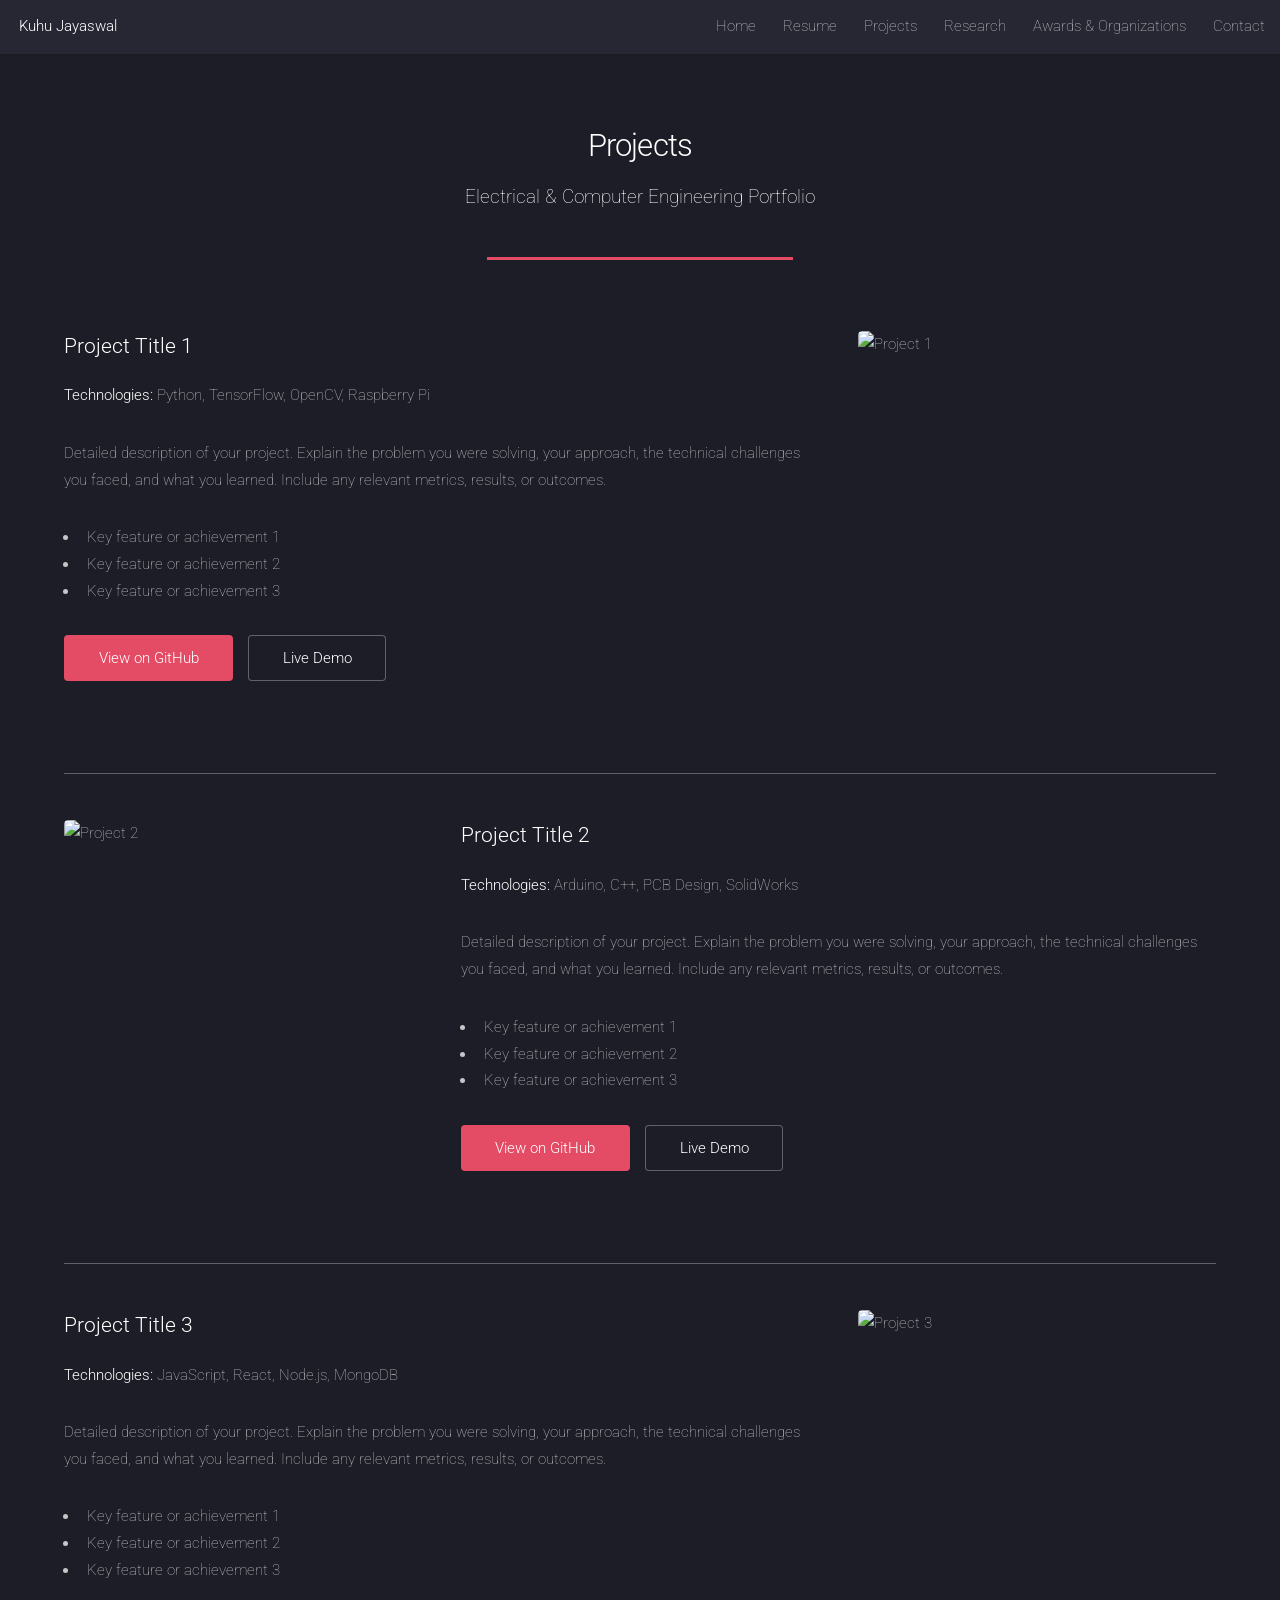
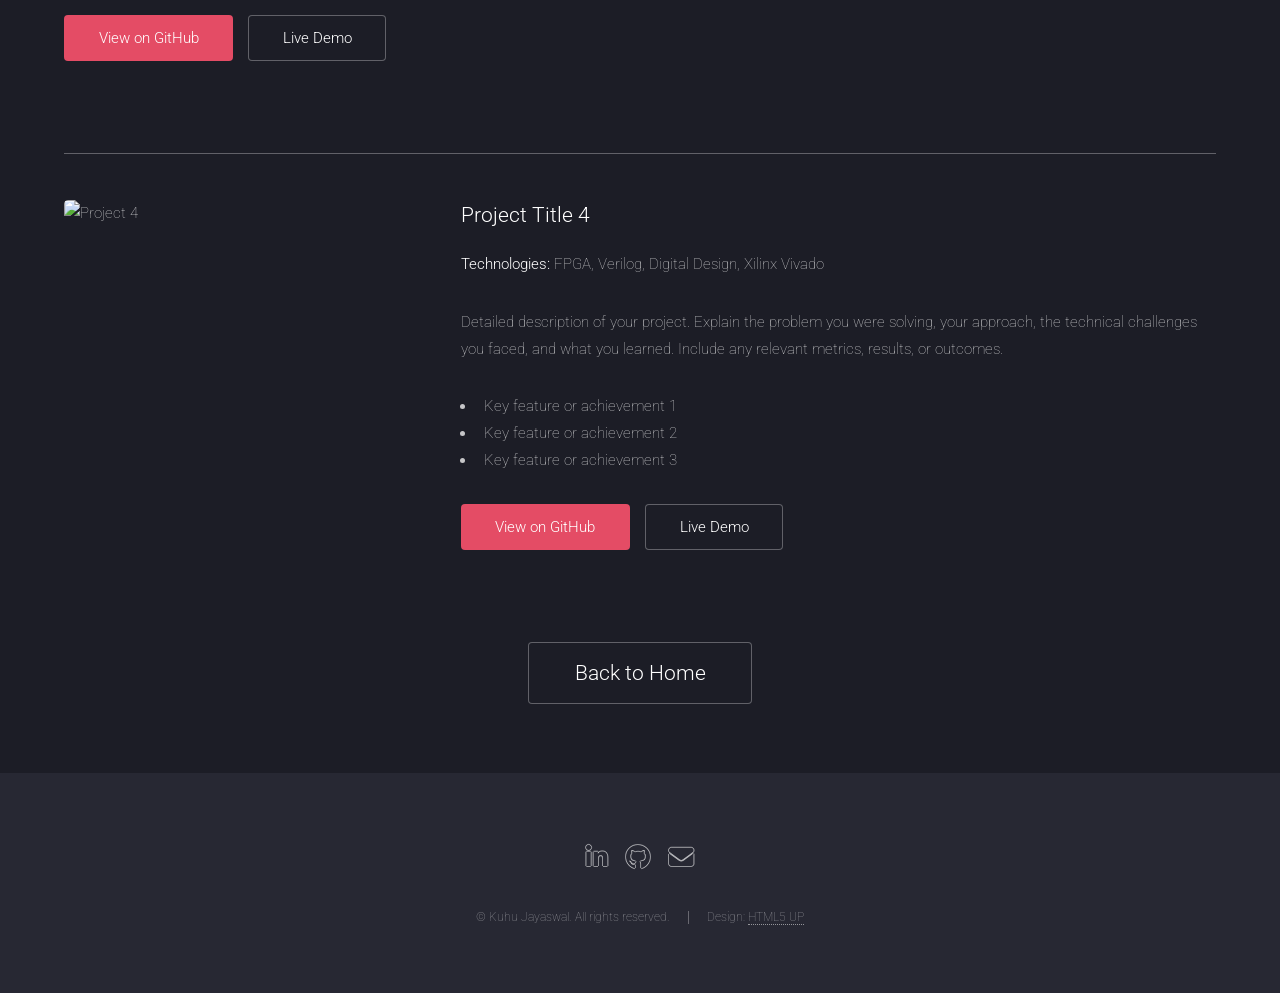
==== awards.html @ 309d29ef "Add awards.html for project portfolio" ====
<!DOCTYPE HTML>
<html>
	<head>
		<title>Projects - Kuhu Jayaswal</title>
		<meta charset="utf-8" />
		<meta name="viewport" content="width=device-width, initial-scale=1, user-scalable=no" />
		<link rel="stylesheet" href="assets/css/main.css" />
		<noscript><link rel="stylesheet" href="assets/css/noscript.css" /></noscript>
	</head>
	<body>
		<div id="page-wrapper">

			<!-- Header -->
				<header id="header">
					<h1 id="logo"><a href="index.html">Kuhu Jayaswal</a></h1>
					<nav id="nav">
						<ul>
							<li><a href="index.html">Home</a></li>
							<li><a href="resume.html">Resume</a></li>
							<li><a href="projects.html" class="active">Projects</a></li>
							<li><a href="research.html">Research</a></li>
							<li><a href="awards.html">Awards & Organizations</a></li>
							<li><a href="index.html#contact">Contact</a></li>
						</ul>
					</nav>
				</header>

			<!-- Main -->
				<div id="main" class="wrapper style1">
					<div class="container">
						<header class="major">
							<h2>Projects</h2>
							<p>Electrical & Computer Engineering Portfolio</p>
						</header>

						<!-- Project 1 -->
						<section style="margin-bottom: 4em;">
							<div class="row">
								<div class="col-8 col-12-medium">
									<h3>Project Title 1</h3>
									<p><strong>Technologies:</strong> Python, TensorFlow, OpenCV, Raspberry Pi</p>
									<p>Detailed description of your project. Explain the problem you were solving, your approach, the technical challenges you faced, and what you learned. Include any relevant metrics, results, or outcomes.</p>
									<ul>
										<li>Key feature or achievement 1</li>
										<li>Key feature or achievement 2</li>
										<li>Key feature or achievement 3</li>
									</ul>
									<ul class="actions">
										<li><a href="#" class="button primary">View on GitHub</a></li>
										<li><a href="#" class="button">Live Demo</a></li>
									</ul>
								</div>
								<div class="col-4 col-12-medium">
									<span class="image fit"><img src="images/project1.jpg" alt="Project 1" /></span>
								</div>
							</div>
						</section>

						<hr />

						<!-- Project 2 -->
						<section style="margin-bottom: 4em;">
							<div class="row">
								<div class="col-4 col-12-medium">
									<span class="image fit"><img src="images/project2.jpg" alt="Project 2" /></span>
								</div>
								<div class="col-8 col-12-medium">
									<h3>Project Title 2</h3>
									<p><strong>Technologies:</strong> Arduino, C++, PCB Design, SolidWorks</p>
									<p>Detailed description of your project. Explain the problem you were solving, your approach, the technical challenges you faced, and what you learned. Include any relevant metrics, results, or outcomes.</p>
									<ul>
										<li>Key feature or achievement 1</li>
										<li>Key feature or achievement 2</li>
										<li>Key feature or achievement 3</li>
									</ul>
									<ul class="actions">
										<li><a href="#" class="button primary">View on GitHub</a></li>
										<li><a href="#" class="button">Live Demo</a></li>
									</ul>
								</div>
							</div>
						</section>

						<hr />

						<!-- Project 3 -->
						<section style="margin-bottom: 4em;">
							<div class="row">
								<div class="col-8 col-12-medium">
									<h3>Project Title 3</h3>
									<p><strong>Technologies:</strong> JavaScript, React, Node.js, MongoDB</p>
									<p>Detailed description of your project. Explain the problem you were solving, your approach, the technical challenges you faced, and what you learned. Include any relevant metrics, results, or outcomes.</p>
									<ul>
										<li>Key feature or achievement 1</li>
										<li>Key feature or achievement 2</li>
										<li>Key feature or achievement 3</li>
									</ul>
									<ul class="actions">
										<li><a href="#" class="button primary">View on GitHub</a></li>
										<li><a href="#" class="button">Live Demo</a></li>
									</ul>
								</div>
								<div class="col-4 col-12-medium">
									<span class="image fit"><img src="images/project3.jpg" alt="Project 3" /></span>
								</div>
							</div>
						</section>

						<hr />

						<!-- Project 4 -->
						<section style="margin-bottom: 4em;">
							<div class="row">
								<div class="col-4 col-12-medium">
									<span class="image fit"><img src="images/project4.jpg" alt="Project 4" /></span>
								</div>
								<div class="col-8 col-12-medium">
									<h3>Project Title 4</h3>
									<p><strong>Technologies:</strong> FPGA, Verilog, Digital Design, Xilinx Vivado</p>
									<p>Detailed description of your project. Explain the problem you were solving, your approach, the technical challenges you faced, and what you learned. Include any relevant metrics, results, or outcomes.</p>
									<ul>
										<li>Key feature or achievement 1</li>
										<li>Key feature or achievement 2</li>
										<li>Key feature or achievement 3</li>
									</ul>
									<ul class="actions">
										<li><a href="#" class="button primary">View on GitHub</a></li>
										<li><a href="#" class="button">Live Demo</a></li>
									</ul>
								</div>
							</div>
						</section>

						<!-- Back to Home -->
						<ul class="actions special">
							<li><a href="index.html" class="button large">Back to Home</a></li>
						</ul>

					</div>
				</div>

			<!-- Footer -->
				<footer id="footer">
					<ul class="icons">
						<li><a href="#" class="icon brands alt fa-linkedin-in"><span class="label">LinkedIn</span></a></li>
						<li><a href="#" class="icon brands alt fa-github"><span class="label">GitHub</span></a></li>
						<li><a href="#" class="icon solid alt fa-envelope"><span class="label">Email</span></a></li>
					</ul>
					<ul class="copyright">
						<li>&copy; Kuhu Jayaswal. All rights reserved.</li><li>Design: <a href="http://html5up.net">HTML5 UP</a></li>
					</ul>
				</footer>

		</div>

		<!-- Scripts -->
			<script src="assets/js/jquery.min.js"></script>
			<script src="assets/js/jquery.scrolly.min.js"></script>
			<script src="assets/js/jquery.dropotron.min.js"></script>
			<script src="assets/js/jquery.scrollex.min.js"></script>
			<script src="assets/js/browser.min.js"></script>
			<script src="assets/js/breakpoints.min.js"></script>
			<script src="assets/js/util.js"></script>
			<script src="assets/js/main.js"></script>

	</body>
</html>
---- assets/css/main.css ----
@import url("fontawesome-all.min.css");
@import url("https://fonts.googleapis.com/css?family=Roboto:100,300,100italic,300italic");

/*
	Landed by HTML5 UP
	html5up.net | @ajlkn
	Free for personal and commercial use under the CCA 3.0 license (html5up.net/license)
*/

html, body, div, span, applet, object,
iframe, h1, h2, h3, h4, h5, h6, p, blockquote,
pre, a, abbr, acronym, address, big, cite,
code, del, dfn, em, img, ins, kbd, q, s, samp,
small, strike, strong, sub, sup, tt, var, b,
u, i, center, dl, dt, dd, ol, ul, li, fieldset,
form, label, legend, table, caption, tbody,
tfoot, thead, tr, th, td, article, aside,
canvas, details, embed, figure, figcaption,
footer, header, hgroup, menu, nav, output, ruby,
section, summary, time, mark, audio, video {
	margin: 0;
	padding: 0;
	border: 0;
	font-size: 100%;
	font: inherit;
	vertical-align: baseline;}

article, aside, details, figcaption, figure,
footer, header, hgroup, menu, nav, section {
	display: block;}

body {
	line-height: 1;
}

ol, ul {
	list-style: none;
}

blockquote, q {
	quotes: none;
}

	blockquote:before, blockquote:after, q:before, q:after {
		content: '';
		content: none;
	}

table {
	border-collapse: collapse;
	border-spacing: 0;
}

body {
	-webkit-text-size-adjust: none;
}

mark {
	background-color: transparent;
	color: inherit;
}

input::-moz-focus-inner {
	border: 0;
	padding: 0;
}

input, select, textarea {
	-moz-appearance: none;
	-webkit-appearance: none;
	-ms-appearance: none;
	appearance: none;
}

/* Basic */

	html {
		box-sizing: border-box;
	}

	*, *:before, *:after {
		box-sizing: inherit;
	}

	html, body {
		background: #1c1d26;
	}

	body.is-preload *, body.is-preload *:before, body.is-preload *:after {
		-moz-animation: none !important;
		-webkit-animation: none !important;
		-ms-animation: none !important;
		animation: none !important;
		-moz-transition: none !important;
		-webkit-transition: none !important;
		-ms-transition: none !important;
		transition: none !important;
	}

	body, input, select, textarea {
		color: rgba(255, 255, 255, 0.75);
		font-family: "Roboto", Helvetica, sans-serif;
		font-size: 15pt;
		font-weight: 100;
		line-height: 1.75em;
	}

	a {
		-moz-transition: border-color 0.2s ease-in-out, color 0.2s ease-in-out;
		-webkit-transition: border-color 0.2s ease-in-out, color 0.2s ease-in-out;
		-ms-transition: border-color 0.2s ease-in-out, color 0.2s ease-in-out;
		transition: border-color 0.2s ease-in-out, color 0.2s ease-in-out;
		border-bottom: dotted 1px;
		color: #e44c65;
		text-decoration: none;
	}

		a:hover {
			color: #e44c65 !important;
			border-bottom-color: transparent;
		}

	strong, b {
		color: #ffffff;
		font-weight: 300;
	}

	em, i {
		font-style: italic;
	}

	p {
		margin: 0 0 2em 0;
	}

	h1, h2, h3, h4, h5, h6 {
		color: #ffffff;
		font-weight: 300;
		line-height: 1em;
		margin: 0 0 1em 0;
	}

		h1 a, h2 a, h3 a, h4 a, h5 a, h6 a {
			color: inherit;
			border: 0;
		}

	h2 {
		font-size: 2em;
		line-height: 1.5em;
		letter-spacing: -0.025em;
	}

	h3 {
		font-size: 1.35em;
		line-height: 1.5em;
	}

	h4 {
		font-size: 1.1em;
		line-height: 1.5em;
	}

	h5 {
		font-size: 0.9em;
		line-height: 1.5em;
	}

	h6 {
		font-size: 0.7em;
		line-height: 1.5em;
	}

	sub {
		font-size: 0.8em;
		position: relative;
		top: 0.5em;
	}

	sup {
		font-size: 0.8em;
		position: relative;
		top: -0.5em;
	}

	hr {
		border: 0;
		border-bottom: solid 1px rgba(255, 255, 255, 0.3);
		margin: 3em 0;
	}

		hr.major {
			margin: 4em 0;
		}

	blockquote {
		border-left: solid 4px rgba(255, 255, 255, 0.3);
		font-style: italic;
		margin: 0 0 2em 0;
		padding: 0.5em 0 0.5em 2em;
	}

	code {
		background: rgba(255, 255, 255, 0.075);
		border-radius: 4px;
		font-family: "Courier New", monospace;
		font-size: 0.9em;
		margin: 0 0.25em;
		padding: 0.25em 0.65em;
	}

	pre {
		-webkit-overflow-scrolling: touch;
		font-family: "Courier New", monospace;
		font-size: 0.9em;
		margin: 0 0 2em 0;
	}

		pre code {
			display: block;
			line-height: 1.75em;
			padding: 1em 1.5em;
			overflow-x: auto;
		}

	.align-left {
		text-align: left;
	}

	.align-center {
		text-align: center;
	}

	.align-right {
		text-align: right;
	}

/* Loader */

	@-moz-keyframes spinner-show {
		0% {
			opacity: 0;
		}

		100% {
			opacity: 1;
		}
	}

	@-webkit-keyframes spinner-show {
		0% {
			opacity: 0;
		}

		100% {
			opacity: 1;
		}
	}

	@-ms-keyframes spinner-show {
		0% {
			opacity: 0;
		}

		100% {
			opacity: 1;
		}
	}

	@keyframes spinner-show {
		0% {
			opacity: 0;
		}

		100% {
			opacity: 1;
		}
	}

	@-moz-keyframes spinner-hide {
		0% {
			color: rgba(255, 255, 255, 0.15);
			z-index: 100001;
			-moz-transform: scale(1) rotate(0deg);
			-webkit-transform: scale(1) rotate(0deg);
			-ms-transform: scale(1) rotate(0deg);
			transform: scale(1) rotate(0deg);
		}

		99% {
			color: #1c1d26;
			z-index: 100001;
			-moz-transform: scale(0.5) rotate(360deg);
			-webkit-transform: scale(0.5) rotate(360deg);
			-ms-transform: scale(0.5) rotate(360deg);
			transform: scale(0.5) rotate(360deg);
		}

		100% {
			color: #1c1d26;
			z-index: -1;
			-moz-transform: scale(0.5) rotate(360deg);
			-webkit-transform: scale(0.5) rotate(360deg);
			-ms-transform: scale(0.5) rotate(360deg);
			transform: scale(0.5) rotate(360deg);
		}
	}

	@-webkit-keyframes spinner-hide {
		0% {
			color: rgba(255, 255, 255, 0.15);
			z-index: 100001;
			-moz-transform: scale(1) rotate(0deg);
			-webkit-transform: scale(1) rotate(0deg);
			-ms-transform: scale(1) rotate(0deg);
			transform: scale(1) rotate(0deg);
		}

		99% {
			color: #1c1d26;
			z-index: 100001;
			-moz-transform: scale(0.5) rotate(360deg);
			-webkit-transform: scale(0.5) rotate(360deg);
			-ms-transform: scale(0.5) rotate(360deg);
			transform: scale(0.5) rotate(360deg);
		}

		100% {
			color: #1c1d26;
			z-index: -1;
			-moz-transform: scale(0.5) rotate(360deg);
			-webkit-transform: scale(0.5) rotate(360deg);
			-ms-transform: scale(0.5) rotate(360deg);
			transform: scale(0.5) rotate(360deg);
		}
	}

	@-ms-keyframes spinner-hide {
		0% {
			color: rgba(255, 255, 255, 0.15);
			z-index: 100001;
			-moz-transform: scale(1) rotate(0deg);
			-webkit-transform: scale(1) rotate(0deg);
			-ms-transform: scale(1) rotate(0deg);
			transform: scale(1) rotate(0deg);
		}

		99% {
			color: #1c1d26;
			z-index: 100001;
			-moz-transform: scale(0.5) rotate(360deg);
			-webkit-transform: scale(0.5) rotate(360deg);
			-ms-transform: scale(0.5) rotate(360deg);
			transform: scale(0.5) rotate(360deg);
		}

		100% {
			color: #1c1d26;
			z-index: -1;
			-moz-transform: scale(0.5) rotate(360deg);
			-webkit-transform: scale(0.5) rotate(360deg);
			-ms-transform: scale(0.5) rotate(360deg);
			transform: scale(0.5) rotate(360deg);
		}
	}

	@keyframes spinner-hide {
		0% {
			color: rgba(255, 255, 255, 0.15);
			z-index: 100001;
			-moz-transform: scale(1) rotate(0deg);
			-webkit-transform: scale(1) rotate(0deg);
			-ms-transform: scale(1) rotate(0deg);
			transform: scale(1) rotate(0deg);
		}

		99% {
			color: #1c1d26;
			z-index: 100001;
			-moz-transform: scale(0.5) rotate(360deg);
			-webkit-transform: scale(0.5) rotate(360deg);
			-ms-transform: scale(0.5) rotate(360deg);
			transform: scale(0.5) rotate(360deg);
		}

		100% {
			color: #1c1d26;
			z-index: -1;
			-moz-transform: scale(0.5) rotate(360deg);
			-webkit-transform: scale(0.5) rotate(360deg);
			-ms-transform: scale(0.5) rotate(360deg);
			transform: scale(0.5) rotate(360deg);
		}
	}

	@-moz-keyframes spinner-rotate {
		0% {
			-moz-transform: scale(1) rotate(0deg);
			-webkit-transform: scale(1) rotate(0deg);
			-ms-transform: scale(1) rotate(0deg);
			transform: scale(1) rotate(0deg);
		}

		100% {
			-moz-transform: scale(1) rotate(360deg);
			-webkit-transform: scale(1) rotate(360deg);
			-ms-transform: scale(1) rotate(360deg);
			transform: scale(1) rotate(360deg);
		}
	}

	@-webkit-keyframes spinner-rotate {
		0% {
			-moz-transform: scale(1) rotate(0deg);
			-webkit-transform: scale(1) rotate(0deg);
			-ms-transform: scale(1) rotate(0deg);
			transform: scale(1) rotate(0deg);
		}

		100% {
			-moz-transform: scale(1) rotate(360deg);
			-webkit-transform: scale(1) rotate(360deg);
			-ms-transform: scale(1) rotate(360deg);
			transform: scale(1) rotate(360deg);
		}
	}

	@-ms-keyframes spinner-rotate {
		0% {
			-moz-transform: scale(1) rotate(0deg);
			-webkit-transform: scale(1) rotate(0deg);
			-ms-transform: scale(1) rotate(0deg);
			transform: scale(1) rotate(0deg);
		}

		100% {
			-moz-transform: scale(1) rotate(360deg);
			-webkit-transform: scale(1) rotate(360deg);
			-ms-transform: scale(1) rotate(360deg);
			transform: scale(1) rotate(360deg);
		}
	}

	@keyframes spinner-rotate {
		0% {
			-moz-transform: scale(1) rotate(0deg);
			-webkit-transform: scale(1) rotate(0deg);
			-ms-transform: scale(1) rotate(0deg);
			transform: scale(1) rotate(0deg);
		}

		100% {
			-moz-transform: scale(1) rotate(360deg);
			-webkit-transform: scale(1) rotate(360deg);
			-ms-transform: scale(1) rotate(360deg);
			transform: scale(1) rotate(360deg);
		}
	}

	@-moz-keyframes overlay-hide {
		0% {
			opacity: 1;
			z-index: 100000;
		}

		15% {
			opacity: 1;
			z-index: 100000;
		}

		99% {
			opacity: 0;
			z-index: 100000;
		}

		100% {
			opacity: 0;
			z-index: -1;
		}
	}

	@-webkit-keyframes overlay-hide {
		0% {
			opacity: 1;
			z-index: 100000;
		}

		15% {
			opacity: 1;
			z-index: 100000;
		}

		99% {
			opacity: 0;
			z-index: 100000;
		}

		100% {
			opacity: 0;
			z-index: -1;
		}
	}

	@-ms-keyframes overlay-hide {
		0% {
			opacity: 1;
			z-index: 100000;
		}

		15% {
			opacity: 1;
			z-index: 100000;
		}

		99% {
			opacity: 0;
			z-index: 100000;
		}

		100% {
			opacity: 0;
			z-index: -1;
		}
	}

	@keyframes overlay-hide {
		0% {
			opacity: 1;
			z-index: 100000;
		}

		15% {
			opacity: 1;
			z-index: 100000;
		}

		99% {
			opacity: 0;
			z-index: 100000;
		}

		100% {
			opacity: 0;
			z-index: -1;
		}
	}

	body.landing {
		text-decoration: none;
	}

		body.landing:before {
			-moz-osx-font-smoothing: grayscale;
			-webkit-font-smoothing: antialiased;
			display: inline-block;
			font-style: normal;
			font-variant: normal;
			text-rendering: auto;
			line-height: 1;
			text-transform: none !important;
			font-family: 'Font Awesome 5 Free';
			font-weight: 900;
		}

		body.landing:before {
			-moz-animation: spinner-show 1.5s 1 0.25s ease forwards, spinner-hide 0.25s ease-in-out forwards !important;
			-webkit-animation: spinner-show 1.5s 1 0.25s ease forwards, spinner-hide 0.25s ease-in-out forwards !important;
			-ms-animation: spinner-show 1.5s 1 0.25s ease forwards, spinner-hide 0.25s ease-in-out forwards !important;
			animation: spinner-show 1.5s 1 0.25s ease forwards, spinner-hide 0.25s ease-in-out forwards !important;
			-moz-transform-origin: 50% 50%;
			-webkit-transform-origin: 50% 50%;
			-ms-transform-origin: 50% 50%;
			transform-origin: 50% 50%;
			color: rgba(255, 255, 255, 0.15);
			content: '\f1ce';
			cursor: default;
			display: block;
			font-size: 2em;
			height: 2em;
			left: 50%;
			line-height: 2em;
			margin: -1em 0 0 -1em;
			opacity: 0;
			position: fixed;
			text-align: center;
			top: 50%;
			width: 2em;
			z-index: -1;
		}

		body.landing:after {
			-moz-animation: overlay-hide 1.5s ease-in forwards !important;
			-webkit-animation: overlay-hide 1.5s ease-in forwards !important;
			-ms-animation: overlay-hide 1.5s ease-in forwards !important;
			animation: overlay-hide 1.5s ease-in forwards !important;
			background: #1c1d26;
			content: '';
			display: block;
			height: 100%;
			left: 0;
			opacity: 0;
			position: fixed;
			top: 0;
			width: 100%;
			z-index: -1;
		}

		body.landing.is-preload:before {
			-moz-animation: spinner-show 1.5s 1 0.25s ease forwards, spinner-rotate 0.75s infinite linear !important;
			-webkit-animation: spinner-show 1.5s 1 0.25s ease forwards, spinner-rotate 0.75s infinite linear !important;
			-ms-animation: spinner-show 1.5s 1 0.25s ease forwards, spinner-rotate 0.75s infinite linear !important;
			animation: spinner-show 1.5s 1 0.25s ease forwards, spinner-rotate 0.75s infinite linear !important;
			z-index: 100001;
		}

		body.landing.is-preload:after {
			-moz-animation: none !important;
			-webkit-animation: none !important;
			-ms-animation: none !important;
			animation: none !important;
			opacity: 1;
			z-index: 100000;
		}

	@media (-webkit-min-device-pixel-ratio: 2) {

		body.landing:before {
			line-height: 2.025em;
		}

	}

/* Container */

	.container {
		margin: 0 auto;
		max-width: calc(100% - 4em);
		width: 70em;
	}

		.container.xsmall {
			width: 17.5em;
		}

		.container.small {
			width: 35em;
		}

		.container.medium {
			width: 52.5em;
		}

		.container.large {
			width: 87.5em;
		}

		.container.xlarge {
			width: 105em;
		}

		.container.max {
			width: 100%;
		}

		@media screen and (max-width: 1280px) {

			.container {
				width: 90%;
				max-width: 100%;
			}

		}

		@media screen and (max-width: 980px) {

			.container {
				width: 100% !important;
			}

		}

/* Row */

	.row {
		display: flex;
		flex-wrap: wrap;
		box-sizing: border-box;
		align-items: stretch;
	}

		.row > * {
			box-sizing: border-box;
		}

		.row.gtr-uniform > * > :last-child {
			margin-bottom: 0;
		}

		.row.aln-left {
			justify-content: flex-start;
		}

		.row.aln-center {
			justify-content: center;
		}

		.row.aln-right {
			justify-content: flex-end;
		}

		.row.aln-top {
			align-items: flex-start;
		}

		.row.aln-middle {
			align-items: center;
		}

		.row.aln-bottom {
			align-items: flex-end;
		}

		.row > .imp {
			order: -1;
		}

		.row > .col-1 {
			width: 8.33333%;
		}

		.row > .off-1 {
			margin-left: 8.33333%;
		}

		.row > .col-2 {
			width: 16.66667%;
		}

		.row > .off-2 {
			margin-left: 16.66667%;
		}

		.row > .col-3 {
			width: 25%;
		}

		.row > .off-3 {
			margin-left: 25%;
		}

		.row > .col-4 {
			width: 33.33333%;
		}

		.row > .off-4 {
			margin-left: 33.33333%;
		}

		.row > .col-5 {
			width: 41.66667%;
		}

		.row > .off-5 {
			margin-left: 41.66667%;
		}

		.row > .col-6 {
			width: 50%;
		}

		.row > .off-6 {
			margin-left: 50%;
		}

		.row > .col-7 {
			width: 58.33333%;
		}

		.row > .off-7 {
			margin-left: 58.33333%;
		}

		.row > .col-8 {
			width: 66.66667%;
		}

		.row > .off-8 {
			margin-left: 66.66667%;
		}

		.row > .col-9 {
			width: 75%;
		}

		.row > .off-9 {
			margin-left: 75%;
		}

		.row > .col-10 {
			width: 83.33333%;
		}

		.row > .off-10 {
			margin-left: 83.33333%;
		}

		.row > .col-11 {
			width: 91.66667%;
		}

		.row > .off-11 {
			margin-left: 91.66667%;
		}

		.row > .col-12 {
			width: 100%;
		}

		.row > .off-12 {
			margin-left: 100%;
		}

		.row.gtr-0 {
			margin-top: 0;
			margin-left: 0em;
		}

			.row.gtr-0 > * {
				padding: 0 0 0 0em;
			}

			.row.gtr-0.gtr-uniform {
				margin-top: 0em;
			}

				.row.gtr-0.gtr-uniform > * {
					padding-top: 0em;
				}

		.row.gtr-25 {
			margin-top: 0;
			margin-left: -0.625em;
		}

			.row.gtr-25 > * {
				padding: 0 0 0 0.625em;
			}

			.row.gtr-25.gtr-uniform {
				margin-top: -0.625em;
			}

				.row.gtr-25.gtr-uniform > * {
					padding-top: 0.625em;
				}

		.row.gtr-50 {
			margin-top: 0;
			margin-left: -1.25em;
		}

			.row.gtr-50 > * {
				padding: 0 0 0 1.25em;
			}

			.row.gtr-50.gtr-uniform {
				margin-top: -1.25em;
			}

				.row.gtr-50.gtr-uniform > * {
					padding-top: 1.25em;
				}

		.row {
			margin-top: 0;
			margin-left: -2.5em;
		}

			.row > * {
				padding: 0 0 0 2.5em;
			}

			.row.gtr-uniform {
				margin-top: -2.5em;
			}

				.row.gtr-uniform > * {
					padding-top: 2.5em;
				}

		.row.gtr-150 {
			margin-top: 0;
			margin-left: -3.75em;
		}

			.row.gtr-150 > * {
				padding: 0 0 0 3.75em;
			}

			.row.gtr-150.gtr-uniform {
				margin-top: -3.75em;
			}

				.row.gtr-150.gtr-uniform > * {
					padding-top: 3.75em;
				}

		.row.gtr-200 {
			margin-top: 0;
			margin-left: -5em;
		}

			.row.gtr-200 > * {
				padding: 0 0 0 5em;
			}

			.row.gtr-200.gtr-uniform {
				margin-top: -5em;
			}

				.row.gtr-200.gtr-uniform > * {
					padding-top: 5em;
				}

		@media screen and (max-width: 1680px) {

			.row {
				display: flex;
				flex-wrap: wrap;
				box-sizing: border-box;
				align-items: stretch;
			}

				.row > * {
					box-sizing: border-box;
				}

				.row.gtr-uniform > * > :last-child {
					margin-bottom: 0;
				}

				.row.aln-left {
					justify-content: flex-start;
				}

				.row.aln-center {
					justify-content: center;
				}

				.row.aln-right {
					justify-content: flex-end;
				}

				.row.aln-top {
					align-items: flex-start;
				}

				.row.aln-middle {
					align-items: center;
				}

				.row.aln-bottom {
					align-items: flex-end;
				}

				.row > .imp-xlarge {
					order: -1;
				}

				.row > .col-1-xlarge {
					width: 8.33333%;
				}

				.row > .off-1-xlarge {
					margin-left: 8.33333%;
				}

				.row > .col-2-xlarge {
					width: 16.66667%;
				}

				.row > .off-2-xlarge {
					margin-left: 16.66667%;
				}

				.row > .col-3-xlarge {
					width: 25%;
				}

				.row > .off-3-xlarge {
					margin-left: 25%;
				}

				.row > .col-4-xlarge {
					width: 33.33333%;
				}

				.row > .off-4-xlarge {
					margin-left: 33.33333%;
				}

				.row > .col-5-xlarge {
					width: 41.66667%;
				}

				.row > .off-5-xlarge {
					margin-left: 41.66667%;
				}

				.row > .col-6-xlarge {
					width: 50%;
				}

				.row > .off-6-xlarge {
					margin-left: 50%;
				}

				.row > .col-7-xlarge {
					width: 58.33333%;
				}

				.row > .off-7-xlarge {
					margin-left: 58.33333%;
				}

				.row > .col-8-xlarge {
					width: 66.66667%;
				}

				.row > .off-8-xlarge {
					margin-left: 66.66667%;
				}

				.row > .col-9-xlarge {
					width: 75%;
				}

				.row > .off-9-xlarge {
					margin-left: 75%;
				}

				.row > .col-10-xlarge {
					width: 83.33333%;
				}

				.row > .off-10-xlarge {
					margin-left: 83.33333%;
				}

				.row > .col-11-xlarge {
					width: 91.66667%;
				}

				.row > .off-11-xlarge {
					margin-left: 91.66667%;
				}

				.row > .col-12-xlarge {
					width: 100%;
				}

				.row > .off-12-xlarge {
					margin-left: 100%;
				}

				.row.gtr-0 {
					margin-top: 0;
					margin-left: 0em;
				}

					.row.gtr-0 > * {
						padding: 0 0 0 0em;
					}

					.row.gtr-0.gtr-uniform {
						margin-top: 0em;
					}

						.row.gtr-0.gtr-uniform > * {
							padding-top: 0em;
						}

				.row.gtr-25 {
					margin-top: 0;
					margin-left: -0.625em;
				}

					.row.gtr-25 > * {
						padding: 0 0 0 0.625em;
					}

					.row.gtr-25.gtr-uniform {
						margin-top: -0.625em;
					}

						.row.gtr-25.gtr-uniform > * {
							padding-top: 0.625em;
						}

				.row.gtr-50 {
					margin-top: 0;
					margin-left: -1.25em;
				}

					.row.gtr-50 > * {
						padding: 0 0 0 1.25em;
					}

					.row.gtr-50.gtr-uniform {
						margin-top: -1.25em;
					}

						.row.gtr-50.gtr-uniform > * {
							padding-top: 1.25em;
						}

				.row {
					margin-top: 0;
					margin-left: -2.5em;
				}

					.row > * {
						padding: 0 0 0 2.5em;
					}

					.row.gtr-uniform {
						margin-top: -2.5em;
					}

						.row.gtr-uniform > * {
							padding-top: 2.5em;
						}

				.row.gtr-150 {
					margin-top: 0;
					margin-left: -3.75em;
				}

					.row.gtr-150 > * {
						padding: 0 0 0 3.75em;
					}

					.row.gtr-150.gtr-uniform {
						margin-top: -3.75em;
					}

						.row.gtr-150.gtr-uniform > * {
							padding-top: 3.75em;
						}

				.row.gtr-200 {
					margin-top: 0;
					margin-left: -5em;
				}

					.row.gtr-200 > * {
						padding: 0 0 0 5em;
					}

					.row.gtr-200.gtr-uniform {
						margin-top: -5em;
					}

						.row.gtr-200.gtr-uniform > * {
							padding-top: 5em;
						}

		}

		@media screen and (max-width: 1280px) {

			.row {
				display: flex;
				flex-wrap: wrap;
				box-sizing: border-box;
				align-items: stretch;
			}

				.row > * {
					box-sizing: border-box;
				}

				.row.gtr-uniform > * > :last-child {
					margin-bottom: 0;
				}

				.row.aln-left {
					justify-content: flex-start;
				}

				.row.aln-center {
					justify-content: center;
				}

				.row.aln-right {
					justify-content: flex-end;
				}

				.row.aln-top {
					align-items: flex-start;
				}

				.row.aln-middle {
					align-items: center;
				}

				.row.aln-bottom {
					align-items: flex-end;
				}

				.row > .imp-large {
					order: -1;
				}

				.row > .col-1-large {
					width: 8.33333%;
				}

				.row > .off-1-large {
					margin-left: 8.33333%;
				}

				.row > .col-2-large {
					width: 16.66667%;
				}

				.row > .off-2-large {
					margin-left: 16.66667%;
				}

				.row > .col-3-large {
					width: 25%;
				}

				.row > .off-3-large {
					margin-left: 25%;
				}

				.row > .col-4-large {
					width: 33.33333%;
				}

				.row > .off-4-large {
					margin-left: 33.33333%;
				}

				.row > .col-5-large {
					width: 41.66667%;
				}

				.row > .off-5-large {
					margin-left: 41.66667%;
				}

				.row > .col-6-large {
					width: 50%;
				}

				.row > .off-6-large {
					margin-left: 50%;
				}

				.row > .col-7-large {
					width: 58.33333%;
				}

				.row > .off-7-large {
					margin-left: 58.33333%;
				}

				.row > .col-8-large {
					width: 66.66667%;
				}

				.row > .off-8-large {
					margin-left: 66.66667%;
				}

				.row > .col-9-large {
					width: 75%;
				}

				.row > .off-9-large {
					margin-left: 75%;
				}

				.row > .col-10-large {
					width: 83.33333%;
				}

				.row > .off-10-large {
					margin-left: 83.33333%;
				}

				.row > .col-11-large {
					width: 91.66667%;
				}

				.row > .off-11-large {
					margin-left: 91.66667%;
				}

				.row > .col-12-large {
					width: 100%;
				}

				.row > .off-12-large {
					margin-left: 100%;
				}

				.row.gtr-0 {
					margin-top: 0;
					margin-left: 0em;
				}

					.row.gtr-0 > * {
						padding: 0 0 0 0em;
					}

					.row.gtr-0.gtr-uniform {
						margin-top: 0em;
					}

						.row.gtr-0.gtr-uniform > * {
							padding-top: 0em;
						}

				.row.gtr-25 {
					margin-top: 0;
					margin-left: -0.625em;
				}

					.row.gtr-25 > * {
						padding: 0 0 0 0.625em;
					}

					.row.gtr-25.gtr-uniform {
						margin-top: -0.625em;
					}

						.row.gtr-25.gtr-uniform > * {
							padding-top: 0.625em;
						}

				.row.gtr-50 {
					margin-top: 0;
					margin-left: -1.25em;
				}

					.row.gtr-50 > * {
						padding: 0 0 0 1.25em;
					}

					.row.gtr-50.gtr-uniform {
						margin-top: -1.25em;
					}

						.row.gtr-50.gtr-uniform > * {
							padding-top: 1.25em;
						}

				.row {
					margin-top: 0;
					margin-left: -2.5em;
				}

					.row > * {
						padding: 0 0 0 2.5em;
					}

					.row.gtr-uniform {
						margin-top: -2.5em;
					}

						.row.gtr-uniform > * {
							padding-top: 2.5em;
						}

				.row.gtr-150 {
					margin-top: 0;
					margin-left: -3.75em;
				}

					.row.gtr-150 > * {
						padding: 0 0 0 3.75em;
					}

					.row.gtr-150.gtr-uniform {
						margin-top: -3.75em;
					}

						.row.gtr-150.gtr-uniform > * {
							padding-top: 3.75em;
						}

				.row.gtr-200 {
					margin-top: 0;
					margin-left: -5em;
				}

					.row.gtr-200 > * {
						padding: 0 0 0 5em;
					}

					.row.gtr-200.gtr-uniform {
						margin-top: -5em;
					}

						.row.gtr-200.gtr-uniform > * {
							padding-top: 5em;
						}

		}

		@media screen and (max-width: 980px) {

			.row {
				display: flex;
				flex-wrap: wrap;
				box-sizing: border-box;
				align-items: stretch;
			}

				.row > * {
					box-sizing: border-box;
				}

				.row.gtr-uniform > * > :last-child {
					margin-bottom: 0;
				}

				.row.aln-left {
					justify-content: flex-start;
				}

				.row.aln-center {
					justify-content: center;
				}

				.row.aln-right {
					justify-content: flex-end;
				}

				.row.aln-top {
					align-items: flex-start;
				}

				.row.aln-middle {
					align-items: center;
				}

				.row.aln-bottom {
					align-items: flex-end;
				}

				.row > .imp-medium {
					order: -1;
				}

				.row > .col-1-medium {
					width: 8.33333%;
				}

				.row > .off-1-medium {
					margin-left: 8.33333%;
				}

				.row > .col-2-medium {
					width: 16.66667%;
				}

				.row > .off-2-medium {
					margin-left: 16.66667%;
				}

				.row > .col-3-medium {
					width: 25%;
				}

				.row > .off-3-medium {
					margin-left: 25%;
				}

				.row > .col-4-medium {
					width: 33.33333%;
				}

				.row > .off-4-medium {
					margin-left: 33.33333%;
				}

				.row > .col-5-medium {
					width: 41.66667%;
				}

				.row > .off-5-medium {
					margin-left: 41.66667%;
				}

				.row > .col-6-medium {
					width: 50%;
				}

				.row > .off-6-medium {
					margin-left: 50%;
				}

				.row > .col-7-medium {
					width: 58.33333%;
				}

				.row > .off-7-medium {
					margin-left: 58.33333%;
				}

				.row > .col-8-medium {
					width: 66.66667%;
				}

				.row > .off-8-medium {
					margin-left: 66.66667%;
				}

				.row > .col-9-medium {
					width: 75%;
				}

				.row > .off-9-medium {
					margin-left: 75%;
				}

				.row > .col-10-medium {
					width: 83.33333%;
				}

				.row > .off-10-medium {
					margin-left: 83.33333%;
				}

				.row > .col-11-medium {
					width: 91.66667%;
				}

				.row > .off-11-medium {
					margin-left: 91.66667%;
				}

				.row > .col-12-medium {
					width: 100%;
				}

				.row > .off-12-medium {
					margin-left: 100%;
				}

				.row.gtr-0 {
					margin-top: 0;
					margin-left: 0em;
				}

					.row.gtr-0 > * {
						padding: 0 0 0 0em;
					}

					.row.gtr-0.gtr-uniform {
						margin-top: 0em;
					}

						.row.gtr-0.gtr-uniform > * {
							padding-top: 0em;
						}

				.row.gtr-25 {
					margin-top: 0;
					margin-left: -0.625em;
				}

					.row.gtr-25 > * {
						padding: 0 0 0 0.625em;
					}

					.row.gtr-25.gtr-uniform {
						margin-top: -0.625em;
					}

						.row.gtr-25.gtr-uniform > * {
							padding-top: 0.625em;
						}

				.row.gtr-50 {
					margin-top: 0;
					margin-left: -1.25em;
				}

					.row.gtr-50 > * {
						padding: 0 0 0 1.25em;
					}

					.row.gtr-50.gtr-uniform {
						margin-top: -1.25em;
					}

						.row.gtr-50.gtr-uniform > * {
							padding-top: 1.25em;
						}

				.row {
					margin-top: 0;
					margin-left: -2.5em;
				}

					.row > * {
						padding: 0 0 0 2.5em;
					}

					.row.gtr-uniform {
						margin-top: -2.5em;
					}

						.row.gtr-uniform > * {
							padding-top: 2.5em;
						}

				.row.gtr-150 {
					margin-top: 0;
					margin-left: -3.75em;
				}

					.row.gtr-150 > * {
						padding: 0 0 0 3.75em;
					}

					.row.gtr-150.gtr-uniform {
						margin-top: -3.75em;
					}

						.row.gtr-150.gtr-uniform > * {
							padding-top: 3.75em;
						}

				.row.gtr-200 {
					margin-top: 0;
					margin-left: -5em;
				}

					.row.gtr-200 > * {
						padding: 0 0 0 5em;
					}

					.row.gtr-200.gtr-uniform {
						margin-top: -5em;
					}

						.row.gtr-200.gtr-uniform > * {
							padding-top: 5em;
						}

		}

		@media screen and (max-width: 736px) {

			.row {
				display: flex;
				flex-wrap: wrap;
				box-sizing: border-box;
				align-items: stretch;
			}

				.row > * {
					box-sizing: border-box;
				}

				.row.gtr-uniform > * > :last-child {
					margin-bottom: 0;
				}

				.row.aln-left {
					justify-content: flex-start;
				}

				.row.aln-center {
					justify-content: center;
				}

				.row.aln-right {
					justify-content: flex-end;
				}

				.row.aln-top {
					align-items: flex-start;
				}

				.row.aln-middle {
					align-items: center;
				}

				.row.aln-bottom {
					align-items: flex-end;
				}

				.row > .imp-small {
					order: -1;
				}

				.row > .col-1-small {
					width: 8.33333%;
				}

				.row > .off-1-small {
					margin-left: 8.33333%;
				}

				.row > .col-2-small {
					width: 16.66667%;
				}

				.row > .off-2-small {
					margin-left: 16.66667%;
				}

				.row > .col-3-small {
					width: 25%;
				}

				.row > .off-3-small {
					margin-left: 25%;
				}

				.row > .col-4-small {
					width: 33.33333%;
				}

				.row > .off-4-small {
					margin-left: 33.33333%;
				}

				.row > .col-5-small {
					width: 41.66667%;
				}

				.row > .off-5-small {
					margin-left: 41.66667%;
				}

				.row > .col-6-small {
					width: 50%;
				}

				.row > .off-6-small {
					margin-left: 50%;
				}

				.row > .col-7-small {
					width: 58.33333%;
				}

				.row > .off-7-small {
					margin-left: 58.33333%;
				}

				.row > .col-8-small {
					width: 66.66667%;
				}

				.row > .off-8-small {
					margin-left: 66.66667%;
				}

				.row > .col-9-small {
					width: 75%;
				}

				.row > .off-9-small {
					margin-left: 75%;
				}

				.row > .col-10-small {
					width: 83.33333%;
				}

				.row > .off-10-small {
					margin-left: 83.33333%;
				}

				.row > .col-11-small {
					width: 91.66667%;
				}

				.row > .off-11-small {
					margin-left: 91.66667%;
				}

				.row > .col-12-small {
					width: 100%;
				}

				.row > .off-12-small {
					margin-left: 100%;
				}

				.row.gtr-0 {
					margin-top: 0;
					margin-left: 0em;
				}

					.row.gtr-0 > * {
						padding: 0 0 0 0em;
					}

					.row.gtr-0.gtr-uniform {
						margin-top: 0em;
					}

						.row.gtr-0.gtr-uniform > * {
							padding-top: 0em;
						}

				.row.gtr-25 {
					margin-top: 0;
					margin-left: -0.625em;
				}

					.row.gtr-25 > * {
						padding: 0 0 0 0.625em;
					}

					.row.gtr-25.gtr-uniform {
						margin-top: -0.625em;
					}

						.row.gtr-25.gtr-uniform > * {
							padding-top: 0.625em;
						}

				.row.gtr-50 {
					margin-top: 0;
					margin-left: -1.25em;
				}

					.row.gtr-50 > * {
						padding: 0 0 0 1.25em;
					}

					.row.gtr-50.gtr-uniform {
						margin-top: -1.25em;
					}

						.row.gtr-50.gtr-uniform > * {
							padding-top: 1.25em;
						}

				.row {
					margin-top: 0;
					margin-left: -2.5em;
				}

					.row > * {
						padding: 0 0 0 2.5em;
					}

					.row.gtr-uniform {
						margin-top: -2.5em;
					}

						.row.gtr-uniform > * {
							padding-top: 2.5em;
						}

				.row.gtr-150 {
					margin-top: 0;
					margin-left: -3.75em;
				}

					.row.gtr-150 > * {
						padding: 0 0 0 3.75em;
					}

					.row.gtr-150.gtr-uniform {
						margin-top: -3.75em;
					}

						.row.gtr-150.gtr-uniform > * {
							padding-top: 3.75em;
						}

				.row.gtr-200 {
					margin-top: 0;
					margin-left: -5em;
				}

					.row.gtr-200 > * {
						padding: 0 0 0 5em;
					}

					.row.gtr-200.gtr-uniform {
						margin-top: -5em;
					}

						.row.gtr-200.gtr-uniform > * {
							padding-top: 5em;
						}

		}

		@media screen and (max-width: 480px) {

			.row {
				display: flex;
				flex-wrap: wrap;
				box-sizing: border-box;
				align-items: stretch;
			}

				.row > * {
					box-sizing: border-box;
				}

				.row.gtr-uniform > * > :last-child {
					margin-bottom: 0;
				}

				.row.aln-left {
					justify-content: flex-start;
				}

				.row.aln-center {
					justify-content: center;
				}

				.row.aln-right {
					justify-content: flex-end;
				}

				.row.aln-top {
					align-items: flex-start;
				}

				.row.aln-middle {
					align-items: center;
				}

				.row.aln-bottom {
					align-items: flex-end;
				}

				.row > .imp-xsmall {
					order: -1;
				}

				.row > .col-1-xsmall {
					width: 8.33333%;
				}

				.row > .off-1-xsmall {
					margin-left: 8.33333%;
				}

				.row > .col-2-xsmall {
					width: 16.66667%;
				}

				.row > .off-2-xsmall {
					margin-left: 16.66667%;
				}

				.row > .col-3-xsmall {
					width: 25%;
				}

				.row > .off-3-xsmall {
					margin-left: 25%;
				}

				.row > .col-4-xsmall {
					width: 33.33333%;
				}

				.row > .off-4-xsmall {
					margin-left: 33.33333%;
				}

				.row > .col-5-xsmall {
					width: 41.66667%;
				}

				.row > .off-5-xsmall {
					margin-left: 41.66667%;
				}

				.row > .col-6-xsmall {
					width: 50%;
				}

				.row > .off-6-xsmall {
					margin-left: 50%;
				}

				.row > .col-7-xsmall {
					width: 58.33333%;
				}

				.row > .off-7-xsmall {
					margin-left: 58.33333%;
				}

				.row > .col-8-xsmall {
					width: 66.66667%;
				}

				.row > .off-8-xsmall {
					margin-left: 66.66667%;
				}

				.row > .col-9-xsmall {
					width: 75%;
				}

				.row > .off-9-xsmall {
					margin-left: 75%;
				}

				.row > .col-10-xsmall {
					width: 83.33333%;
				}

				.row > .off-10-xsmall {
					margin-left: 83.33333%;
				}

				.row > .col-11-xsmall {
					width: 91.66667%;
				}

				.row > .off-11-xsmall {
					margin-left: 91.66667%;
				}

				.row > .col-12-xsmall {
					width: 100%;
				}

				.row > .off-12-xsmall {
					margin-left: 100%;
				}

				.row.gtr-0 {
					margin-top: 0;
					margin-left: 0em;
				}

					.row.gtr-0 > * {
						padding: 0 0 0 0em;
					}

					.row.gtr-0.gtr-uniform {
						margin-top: 0em;
					}

						.row.gtr-0.gtr-uniform > * {
							padding-top: 0em;
						}

				.row.gtr-25 {
					margin-top: 0;
					margin-left: -0.625em;
				}

					.row.gtr-25 > * {
						padding: 0 0 0 0.625em;
					}

					.row.gtr-25.gtr-uniform {
						margin-top: -0.625em;
					}

						.row.gtr-25.gtr-uniform > * {
							padding-top: 0.625em;
						}

				.row.gtr-50 {
					margin-top: 0;
					margin-left: -1.25em;
				}

					.row.gtr-50 > * {
						padding: 0 0 0 1.25em;
					}

					.row.gtr-50.gtr-uniform {
						margin-top: -1.25em;
					}

						.row.gtr-50.gtr-uniform > * {
							padding-top: 1.25em;
						}

				.row {
					margin-top: 0;
					margin-left: -2.5em;
				}

					.row > * {
						padding: 0 0 0 2.5em;
					}

					.row.gtr-uniform {
						margin-top: -2.5em;
					}

						.row.gtr-uniform > * {
							padding-top: 2.5em;
						}

				.row.gtr-150 {
					margin-top: 0;
					margin-left: -3.75em;
				}

					.row.gtr-150 > * {
						padding: 0 0 0 3.75em;
					}

					.row.gtr-150.gtr-uniform {
						margin-top: -3.75em;
					}

						.row.gtr-150.gtr-uniform > * {
							padding-top: 3.75em;
						}

				.row.gtr-200 {
					margin-top: 0;
					margin-left: -5em;
				}

					.row.gtr-200 > * {
						padding: 0 0 0 5em;
					}

					.row.gtr-200.gtr-uniform {
						margin-top: -5em;
					}

						.row.gtr-200.gtr-uniform > * {
							padding-top: 5em;
						}

		}

/* Section/Article */

	section.special, article.special {
		text-align: center;
	}

	header p {
		color: #ffffff;
		position: relative;
		margin: 0 0 1.5em 0;
	}

	header h2 + p {
		font-size: 1.25em;
		margin-top: -1em;
		line-height: 1.75em;
	}

	header h3 + p {
		font-size: 1.1em;
		margin-top: -0.8em;
		line-height: 1.75em;
	}

	header h4 + p,
	header h5 + p,
	header h6 + p {
		font-size: 0.9em;
		margin-top: -0.6em;
		line-height: 1.5em;
	}

	header.major {
		margin: 0 0 4em 0;
		position: relative;
		text-align: center;
	}

		header.major:after {
			background: #e44c65;
			content: '';
			display: inline-block;
			height: 0.2em;
			max-width: 20em;
			width: 75%;
		}

	footer.major {
		margin: 4em 0 0 0;
	}

/* Form */

	form {
		margin: 0 0 2em 0;
	}

		form.cta {
			max-width: 35em;
			margin-left: auto;
			margin-right: auto;
		}

	label {
		color: #ffffff;
		display: block;
		font-size: 0.9em;
		font-weight: 300;
		margin: 0 0 1em 0;
	}

	input[type="text"],
	input[type="password"],
	input[type="email"],
	select,
	textarea {
		-moz-appearance: none;
		-webkit-appearance: none;
		-ms-appearance: none;
		appearance: none;
		-moz-transition: border-color 0.2s ease-in-out;
		-webkit-transition: border-color 0.2s ease-in-out;
		-ms-transition: border-color 0.2s ease-in-out;
		transition: border-color 0.2s ease-in-out;
		background: transparent;
		border-radius: 4px;
		border: solid 1px rgba(255, 255, 255, 0.3);
		color: inherit;
		display: block;
		outline: 0;
		padding: 0 1em;
		text-decoration: none;
		width: 100%;
	}

		input[type="text"]:invalid,
		input[type="password"]:invalid,
		input[type="email"]:invalid,
		select:invalid,
		textarea:invalid {
			box-shadow: none;
		}

		input[type="text"]:focus,
		input[type="password"]:focus,
		input[type="email"]:focus,
		select:focus,
		textarea:focus {
			border-color: #e44c65;
		}

	select {
		background-image: url("data:image/svg+xml;charset=utf8,%3Csvg xmlns='http://www.w3.org/2000/svg' width='40' height='40' preserveAspectRatio='none' viewBox='0 0 40 40'%3E%3Cpath d='M9.4,12.3l10.4,10.4l10.4-10.4c0.2-0.2,0.5-0.4,0.9-0.4c0.3,0,0.6,0.1,0.9,0.4l3.3,3.3c0.2,0.2,0.4,0.5,0.4,0.9 c0,0.4-0.1,0.6-0.4,0.9L20.7,31.9c-0.2,0.2-0.5,0.4-0.9,0.4c-0.3,0-0.6-0.1-0.9-0.4L4.3,17.3c-0.2-0.2-0.4-0.5-0.4-0.9 c0-0.4,0.1-0.6,0.4-0.9l3.3-3.3c0.2-0.2,0.5-0.4,0.9-0.4S9.1,12.1,9.4,12.3z' fill='rgba(255, 255, 255, 0.3)' /%3E%3C/svg%3E");
		background-size: 1.25rem;
		background-repeat: no-repeat;
		background-position: calc(100% - 1rem) center;
		height: 3em;
		padding-right: 3em;
		text-overflow: ellipsis;
	}

		select option {
			color: #ffffff;
			background: #1c1d26;
		}

		select:focus::-ms-value {
			background-color: transparent;
		}

		select::-ms-expand {
			display: none;
		}

	input[type="text"],
	input[type="password"],
	input[type="email"],
	select {
		height: 3em;
	}

	textarea {
		padding: 0.75em 1em;
	}

	input[type="checkbox"],
	input[type="radio"] {
		-moz-appearance: none;
		-webkit-appearance: none;
		-ms-appearance: none;
		appearance: none;
		display: block;
		float: left;
		margin-right: -2em;
		opacity: 0;
		width: 1em;
		z-index: -1;
	}

		input[type="checkbox"] + label,
		input[type="radio"] + label {
			text-decoration: none;
			color: rgba(255, 255, 255, 0.75);
			cursor: pointer;
			display: inline-block;
			font-size: 1em;
			font-weight: 100;
			padding-left: 2.55em;
			padding-right: 0.75em;
			position: relative;
		}

			input[type="checkbox"] + label:before,
			input[type="radio"] + label:before {
				-moz-osx-font-smoothing: grayscale;
				-webkit-font-smoothing: antialiased;
				display: inline-block;
				font-style: normal;
				font-variant: normal;
				text-rendering: auto;
				line-height: 1;
				text-transform: none !important;
				font-family: 'Font Awesome 5 Free';
				font-weight: 900;
			}

			input[type="checkbox"] + label:before,
			input[type="radio"] + label:before {
				border-radius: 4px;
				border: solid 1px rgba(255, 255, 255, 0.3);
				content: '';
				display: inline-block;
				font-size: 0.8em;
				height: 2.25em;
				left: 0;
				line-height: 2.25em;
				position: absolute;
				text-align: center;
				top: 0;
				width: 2.25em;
			}

		input[type="checkbox"]:checked + label:before,
		input[type="radio"]:checked + label:before {
			background: rgba(255, 255, 255, 0.25);
			color: #ffffff;
			content: '\f00c';
		}

		input[type="checkbox"]:focus + label:before,
		input[type="radio"]:focus + label:before {
			border-color: #e44c65;
		}

	input[type="checkbox"] + label:before {
		border-radius: 4px;
	}

	input[type="radio"] + label:before {
		border-radius: 100%;
	}

	::-webkit-input-placeholder {
		color: rgba(255, 255, 255, 0.5) !important;
		opacity: 1.0;
	}

	:-moz-placeholder {
		color: rgba(255, 255, 255, 0.5) !important;
		opacity: 1.0;
	}

	::-moz-placeholder {
		color: rgba(255, 255, 255, 0.5) !important;
		opacity: 1.0;
	}

	:-ms-input-placeholder {
		color: rgba(255, 255, 255, 0.5) !important;
		opacity: 1.0;
	}

/* Box */

	.box {
		border-radius: 4px;
		border: solid 1px rgba(255, 255, 255, 0.3);
		margin-bottom: 2em;
		padding: 1.5em;
	}

		.box > :last-child,
		.box > :last-child > :last-child,
		.box > :last-child > :last-child > :last-child {
			margin-bottom: 0;
		}

		.box.alt {
			border: 0;
			border-radius: 0;
			padding: 0;
		}

/* Icon */

	.icon {
		text-decoration: none;
		border-bottom: none;
		position: relative;
	}

		.icon:before {
			-moz-osx-font-smoothing: grayscale;
			-webkit-font-smoothing: antialiased;
			display: inline-block;
			font-style: normal;
			font-variant: normal;
			text-rendering: auto;
			line-height: 1;
			text-transform: none !important;
			font-family: 'Font Awesome 5 Free';
			font-weight: 400;
		}

		.icon > .label {
			display: none;
		}

		.icon:before {
			line-height: inherit;
		}

		.icon.solid:before {
			font-weight: 900 !important;
		}

		.icon.brands:before {
			font-family: 'Font Awesome 5 Brands' !important;
		}

		.icon.alt {
			text-decoration: none;
		}

			.icon.alt:before {
				-moz-osx-font-smoothing: grayscale;
				-webkit-font-smoothing: antialiased;
				display: inline-block;
				font-style: normal;
				font-variant: normal;
				text-rendering: auto;
				line-height: 1;
				text-transform: none !important;
				font-family: 'Font Awesome 5 Free';
				font-weight: 400;
			}

			.icon.alt:before {
				color: #1c1d26 !important;
				text-shadow: 1px 0 0 #ffffff, -1px 0 0 #ffffff, 0 1px 0 #ffffff, 0 -1px 0 #ffffff;
			}

		.icon.major {
			background: #272833;
			border-radius: 100%;
			cursor: default;
			display: inline-block;
			height: 6em;
			line-height: 5.65em;
			margin: 0 0 2em 0;
			text-align: center;
			width: 6em;
		}

			.icon.major:before {
				font-size: 2.25em;
			}

			.icon.major.alt {
				text-decoration: none;
			}

				.icon.major.alt:before {
					-moz-osx-font-smoothing: grayscale;
					-webkit-font-smoothing: antialiased;
					display: inline-block;
					font-style: normal;
					font-variant: normal;
					text-rendering: auto;
					line-height: 1;
					text-transform: none !important;
					font-family: 'Font Awesome 5 Free';
					font-weight: 400;
				}

				.icon.major.alt:before {
					color: #272833 !important;
					text-shadow: 1px 0 0 #ffffff, -1px 0 0 #ffffff, 0 1px 0 #ffffff, 0 -1px 0 #ffffff;
				}

/* Image */

	.image {
		border-radius: 4px;
		border: 0;
		display: inline-block;
		position: relative;
		overflow: hidden;
	}

		.image:before {
			content: '';
			display: none;
			position: absolute;
			left: 0;
			top: 0;
			background-image: url("images/overlay.png");
			width: 100%;
			height: 100%;
			z-index: 1;
		}

		.image img {
			border-radius: 4px;
			display: block;
		}

		.image.left {
			float: left;
			margin: 0 1.5em 1em 0;
			top: 0.25em;
		}

		.image.right {
			float: right;
			margin: 0 0 1em 1.5em;
			top: 0.25em;
		}

		.image.left, .image.right {
			max-width: 40%;
		}

			.image.left img, .image.right img {
				width: 100%;
			}

		.image.fit {
			display: block;
			margin: 0 0 2em 0;
			width: 100%;
		}

			.image.fit img {
				width: 100%;
			}

/* List */

	ol {
		list-style: decimal;
		margin: 0 0 2em 0;
		padding-left: 1.25em;
	}

		ol li {
			padding-left: 0.25em;
		}

	ul {
		list-style: disc;
		margin: 0 0 2em 0;
		padding-left: 1em;
	}

		ul li {
			padding-left: 0.5em;
		}

		ul.alt {
			list-style: none;
			padding-left: 0;
		}

			ul.alt li {
				border-top: solid 1px rgba(255, 255, 255, 0.3);
				padding: 0.5em 0;
			}

				ul.alt li:first-child {
					border-top: 0;
					padding-top: 0;
				}

	dl {
		margin: 0 0 2em 0;
	}

/* Icons */

	ul.icons {
		cursor: default;
		list-style: none;
		padding-left: 0;
	}

		ul.icons li {
			display: inline-block;
			height: 2.5em;
			line-height: 2.5em;
			padding: 0 0.5em;
		}

			ul.icons li .icon {
				font-size: 0.8em;
			}

				ul.icons li .icon:before {
					font-size: 2em;
				}

/* Actions */

	ul.actions {
		display: -moz-flex;
		display: -webkit-flex;
		display: -ms-flex;
		display: flex;
		cursor: default;
		list-style: none;
		margin-left: -1em;
		padding-left: 0;
	}

		ul.actions li {
			padding: 0 0 0 1em;
			vertical-align: middle;
		}

		ul.actions.special {
			-moz-justify-content: center;
			-webkit-justify-content: center;
			-ms-justify-content: center;
			justify-content: center;
			width: 100%;
			margin-left: 0;
		}

			ul.actions.special li:first-child {
				padding-left: 0;
			}

		ul.actions.stacked {
			-moz-flex-direction: column;
			-webkit-flex-direction: column;
			-ms-flex-direction: column;
			flex-direction: column;
			margin-left: 0;
		}

			ul.actions.stacked li {
				padding: 1.3em 0 0 0;
			}

				ul.actions.stacked li:first-child {
					padding-top: 0;
				}

		ul.actions.fit {
			width: calc(100% + 1em);
		}

			ul.actions.fit li {
				-moz-flex-grow: 1;
				-webkit-flex-grow: 1;
				-ms-flex-grow: 1;
				flex-grow: 1;
				-moz-flex-shrink: 1;
				-webkit-flex-shrink: 1;
				-ms-flex-shrink: 1;
				flex-shrink: 1;
				width: 100%;
			}

				ul.actions.fit li > * {
					width: 100%;
				}

			ul.actions.fit.stacked {
				width: 100%;
			}

		@media screen and (max-width: 480px) {

			ul.actions:not(.fixed) {
				-moz-flex-direction: column;
				-webkit-flex-direction: column;
				-ms-flex-direction: column;
				flex-direction: column;
				margin-left: 0;
				width: 100% !important;
			}

				ul.actions:not(.fixed) li {
					-moz-flex-grow: 1;
					-webkit-flex-grow: 1;
					-ms-flex-grow: 1;
					flex-grow: 1;
					-moz-flex-shrink: 1;
					-webkit-flex-shrink: 1;
					-ms-flex-shrink: 1;
					flex-shrink: 1;
					padding: 1em 0 0 0;
					text-align: center;
					width: 100%;
				}

					ul.actions:not(.fixed) li > * {
						width: 100%;
					}

					ul.actions:not(.fixed) li:first-child {
						padding-top: 0;
					}

					ul.actions:not(.fixed) li input[type="submit"],
					ul.actions:not(.fixed) li input[type="reset"],
					ul.actions:not(.fixed) li input[type="button"],
					ul.actions:not(.fixed) li button,
					ul.actions:not(.fixed) li .button {
						width: 100%;
					}

						ul.actions:not(.fixed) li input[type="submit"].icon:before,
						ul.actions:not(.fixed) li input[type="reset"].icon:before,
						ul.actions:not(.fixed) li input[type="button"].icon:before,
						ul.actions:not(.fixed) li button.icon:before,
						ul.actions:not(.fixed) li .button.icon:before {
							margin-left: -0.5em;
						}

		}

/* Table */

	.table-wrapper {
		-webkit-overflow-scrolling: touch;
		overflow-x: auto;
	}

	table {
		margin: 0 0 2em 0;
		width: 100%;
	}

		table tbody tr {
			border: solid 1px rgba(255, 255, 255, 0.3);
			border-left: 0;
			border-right: 0;
		}

			table tbody tr:nth-child(2n + 1) {
				background-color: rgba(255, 255, 255, 0.075);
			}

		table td {
			padding: 0.75em 0.75em;
		}

		table th {
			color: #ffffff;
			font-size: 0.9em;
			font-weight: 300;
			padding: 0 0.75em 0.75em 0.75em;
			text-align: left;
		}

		table thead {
			border-bottom: solid 1px rgba(255, 255, 255, 0.3);
		}

		table tfoot {
			border-top: solid 1px rgba(255, 255, 255, 0.3);
		}

		table.alt {
			border-collapse: separate;
		}

			table.alt tbody tr td {
				border: solid 1px rgba(255, 255, 255, 0.3);
				border-left-width: 0;
				border-top-width: 0;
			}

				table.alt tbody tr td:first-child {
					border-left-width: 1px;
				}

			table.alt tbody tr:first-child td {
				border-top-width: 1px;
			}

			table.alt thead {
				border-bottom: 0;
			}

			table.alt tfoot {
				border-top: 0;
			}

/* Button */

	input[type="submit"],
	input[type="reset"],
	input[type="button"],
	.button {
		-moz-appearance: none;
		-webkit-appearance: none;
		-ms-appearance: none;
		appearance: none;
		-moz-transition: background-color 0.2s ease-in-out, color 0.2s ease-in-out, box-shadow 0.2s ease-in-out;
		-webkit-transition: background-color 0.2s ease-in-out, color 0.2s ease-in-out, box-shadow 0.2s ease-in-out;
		-ms-transition: background-color 0.2s ease-in-out, color 0.2s ease-in-out, box-shadow 0.2s ease-in-out;
		transition: background-color 0.2s ease-in-out, color 0.2s ease-in-out, box-shadow 0.2s ease-in-out;
		background-color: transparent;
		border-radius: 4px;
		border: 0;
		box-shadow: inset 0 0 0 1px rgba(255, 255, 255, 0.3);
		color: #ffffff !important;
		cursor: pointer;
		display: inline-block;
		font-weight: 300;
		height: 3em;
		line-height: 3em;
		padding: 0 2.25em;
		text-align: center;
		text-decoration: none;
		white-space: nowrap;
	}

		input[type="submit"]:hover, input[type="submit"]:active,
		input[type="reset"]:hover,
		input[type="reset"]:active,
		input[type="button"]:hover,
		input[type="button"]:active,
		.button:hover,
		.button:active {
			box-shadow: inset 0 0 0 1px #e44c65;
			color: #e44c65 !important;
		}

		input[type="submit"]:active,
		input[type="reset"]:active,
		input[type="button"]:active,
		.button:active {
			background-color: rgba(228, 76, 101, 0.15);
		}

		input[type="submit"].icon:before,
		input[type="reset"].icon:before,
		input[type="button"].icon:before,
		.button.icon:before {
			margin-right: 0.5em;
		}

		input[type="submit"].fit,
		input[type="reset"].fit,
		input[type="button"].fit,
		.button.fit {
			width: 100%;
		}

		input[type="submit"].small,
		input[type="reset"].small,
		input[type="button"].small,
		.button.small {
			font-size: 0.8em;
		}

		input[type="submit"].large,
		input[type="reset"].large,
		input[type="button"].large,
		.button.large {
			font-size: 1.35em;
		}

		input[type="submit"].primary,
		input[type="reset"].primary,
		input[type="button"].primary,
		.button.primary {
			background-color: #e44c65;
			box-shadow: none;
			color: #ffffff !important;
		}

			input[type="submit"].primary:hover,
			input[type="reset"].primary:hover,
			input[type="button"].primary:hover,
			.button.primary:hover {
				background-color: #e76278;
			}

			input[type="submit"].primary:active,
			input[type="reset"].primary:active,
			input[type="button"].primary:active,
			.button.primary:active {
				background-color: #e13652;
			}

		input[type="submit"].disabled, input[type="submit"]:disabled,
		input[type="reset"].disabled,
		input[type="reset"]:disabled,
		input[type="button"].disabled,
		input[type="button"]:disabled,
		.button.disabled,
		.button:disabled {
			background-color: rgba(255, 255, 255, 0.3) !important;
			box-shadow: none !important;
			color: #ffffff !important;
			cursor: default;
			opacity: 0.25;
		}

/* Goto Next */

	.goto-next {
		border: 0;
		bottom: 0;
		display: block;
		height: 5em;
		left: 50%;
		margin: 0 0 0 -5em;
		overflow: hidden;
		position: absolute;
		text-indent: 10em;
		white-space: nowrap;
		width: 10em;
		z-index: 1;
	}

		.goto-next:before {
			background-image: url("images/arrow.svg");
			background-position: center center;
			background-repeat: no-repeat;
			background-size: contain;
			content: '';
			display: block;
			height: 1.5em;
			left: 50%;
			margin: -0.75em 0 0 -1em;
			position: absolute;
			top: 50%;
			width: 2em;
			z-index: 1;
		}

/* Spotlight */

	.spotlight {
		background-attachment: fixed;
		background-position: center center;
		background-size: cover;
		box-shadow: 0 0.25em 0.5em 0 rgba(0, 0, 0, 0.25);
		height: 100vh;
		overflow: hidden;
		position: relative;
	}

		.spotlight:nth-last-of-type(1) {
			z-index: 1;
		}

		.spotlight:nth-last-of-type(2) {
			z-index: 2;
		}

		.spotlight:nth-last-of-type(3) {
			z-index: 3;
		}

		.spotlight:nth-last-of-type(4) {
			z-index: 4;
		}

		.spotlight:nth-last-of-type(5) {
			z-index: 5;
		}

		.spotlight:nth-last-of-type(6) {
			z-index: 6;
		}

		.spotlight:nth-last-of-type(7) {
			z-index: 7;
		}

		.spotlight:nth-last-of-type(8) {
			z-index: 8;
		}

		.spotlight:nth-last-of-type(9) {
			z-index: 9;
		}

		.spotlight:nth-last-of-type(10) {
			z-index: 10;
		}

		.spotlight:nth-last-of-type(11) {
			z-index: 11;
		}

		.spotlight:nth-last-of-type(12) {
			z-index: 12;
		}

		.spotlight:nth-last-of-type(13) {
			z-index: 13;
		}

		.spotlight:nth-last-of-type(14) {
			z-index: 14;
		}

		.spotlight:nth-last-of-type(15) {
			z-index: 15;
		}

		.spotlight:nth-last-of-type(16) {
			z-index: 16;
		}

		.spotlight:nth-last-of-type(17) {
			z-index: 17;
		}

		.spotlight:nth-last-of-type(18) {
			z-index: 18;
		}

		.spotlight:nth-last-of-type(19) {
			z-index: 19;
		}

		.spotlight:nth-last-of-type(20) {
			z-index: 20;
		}

		.spotlight:before {
			background-image: url("images/overlay.png");
			content: '';
			display: block;
			height: 100%;
			left: 0;
			top: 0;
			width: 100%;
		}

		.spotlight .image.main {
			display: none;
		}

			.spotlight .image.main img {
				position: relative;
			}

		.spotlight .content {
			-moz-transform: translate(0,0);
			-webkit-transform: translate(0,0);
			-ms-transform: translate(0,0);
			transform: translate(0,0);
			-moz-transition: -moz-transform 1s ease, opacity 1s ease;
			-webkit-transition: -webkit-transform 1s ease, opacity 1s ease;
			-ms-transition: -ms-transform 1s ease, opacity 1s ease;
			transition: transform 1s ease, opacity 1s ease;
			background: rgba(23, 24, 32, 0.95);
			border-style: solid;
			opacity: 1;
			position: absolute;
		}

		.spotlight .goto-next {
			-moz-transform: translate(0,0);
			-webkit-transform: translate(0,0);
			-ms-transform: translate(0,0);
			transform: translate(0,0);
			-moz-transition: -moz-transform 0.75s ease, opacity 1s ease-in;
			-webkit-transition: -webkit-transform 0.75s ease, opacity 1s ease-in;
			-ms-transition: -ms-transform 0.75s ease, opacity 1s ease-in;
			transition: transform 0.75s ease, opacity 1s ease-in;
			-moz-transition-delay: 0.5s;
			-webkit-transition-delay: 0.5s;
			-ms-transition-delay: 0.5s;
			transition-delay: 0.5s;
			opacity: 1;
		}

		.spotlight.top .content, .spotlight.bottom .content {
			left: 0;
			padding: 5.1em 0 3.1em 0;
			width: 100%;
		}

		.spotlight.top .content {
			border-bottom-width: 0.35em;
			top: 0;
		}

		.spotlight.bottom .content {
			border-top-width: 0.35em;
			bottom: 0;
		}

		.spotlight.left .content, .spotlight.right .content {
			height: 101%;
			padding: 6em 3em;
			top: 0;
			width: 28em;
		}

		.spotlight.left .content {
			border-right-width: 0.35em;
			left: 0;
		}

		.spotlight.right .content {
			border-left-width: 0.35em;
			right: 0;
		}

		.spotlight.style1 .content {
			border-color: #e44c65;
		}

		.spotlight.style2 .content {
			border-color: #5480f1;
		}

		.spotlight.style3 .content {
			border-color: #39c088;
		}

		.spotlight.inactive .content {
			opacity: 0;
		}

		.spotlight.inactive .goto-next {
			-moz-transform: translate(0,1.5em);
			-webkit-transform: translate(0,1.5em);
			-ms-transform: translate(0,1.5em);
			transform: translate(0,1.5em);
			opacity: 0;
		}

		.spotlight.inactive.top .content {
			-moz-transform: translate(0,-5em);
			-webkit-transform: translate(0,-5em);
			-ms-transform: translate(0,-5em);
			transform: translate(0,-5em);
		}

		.spotlight.inactive.bottom .content {
			-moz-transform: translate(0,5em);
			-webkit-transform: translate(0,5em);
			-ms-transform: translate(0,5em);
			transform: translate(0,5em);
		}

		.spotlight.inactive.left .content {
			-moz-transform: translate(-5em,0);
			-webkit-transform: translate(-5em,0);
			-ms-transform: translate(-5em,0);
			transform: translate(-5em,0);
		}

		.spotlight.inactive.right .content {
			-moz-transform: translate(5em,0);
			-webkit-transform: translate(5em,0);
			-ms-transform: translate(5em,0);
			transform: translate(5em,0);
		}

	body.is-touch .spotlight {
		background-attachment: scroll;
	}

/* Wrapper */

	.wrapper {
		padding: 6em 0 4em 0;
	}

		.wrapper.style2 {
			background: #e44c65;
		}

			.wrapper.style2 input[type="text"]:focus,
			.wrapper.style2 input[type="password"]:focus,
			.wrapper.style2 input[type="email"]:focus,
			.wrapper.style2 select:focus,
			.wrapper.style2 textarea:focus {
				border-color: rgba(255, 255, 255, 0.5);
			}

			.wrapper.style2 input[type="submit"]:hover, .wrapper.style2 input[type="submit"]:active,
			.wrapper.style2 input[type="reset"]:hover,
			.wrapper.style2 input[type="reset"]:active,
			.wrapper.style2 input[type="button"]:hover,
			.wrapper.style2 input[type="button"]:active,
			.wrapper.style2 .button:hover,
			.wrapper.style2 .button:active {
				background-color: rgba(255, 255, 255, 0.075) !important;
				box-shadow: inset 0 0 0 1px rgba(255, 255, 255, 0.5) !important;
				color: #ffffff !important;
			}

			.wrapper.style2 input[type="submit"]:active,
			.wrapper.style2 input[type="reset"]:active,
			.wrapper.style2 input[type="button"]:active,
			.wrapper.style2 .button:active {
				background-color: rgba(255, 255, 255, 0.25) !important;
			}

			.wrapper.style2 input[type="submit"].primary,
			.wrapper.style2 input[type="reset"].primary,
			.wrapper.style2 input[type="button"].primary,
			.wrapper.style2 .button.primary {
				background-color: #ffffff;
				color: #e44c65 !important;
			}

				.wrapper.style2 input[type="submit"].primary:hover, .wrapper.style2 input[type="submit"].primary:active,
				.wrapper.style2 input[type="reset"].primary:hover,
				.wrapper.style2 input[type="reset"].primary:active,
				.wrapper.style2 input[type="button"].primary:hover,
				.wrapper.style2 input[type="button"].primary:active,
				.wrapper.style2 .button.primary:hover,
				.wrapper.style2 .button.primary:active {
					background-color: rgba(255, 255, 255, 0.075) !important;
					box-shadow: inset 0 0 0 1px rgba(255, 255, 255, 0.5) !important;
					color: #ffffff !important;
				}

				.wrapper.style2 input[type="submit"].primary:active,
				.wrapper.style2 input[type="reset"].primary:active,
				.wrapper.style2 input[type="button"].primary:active,
				.wrapper.style2 .button.primary:active {
					background-color: rgba(255, 255, 255, 0.25) !important;
				}

		.wrapper.fade-down > .container {
			-moz-transform: translate(0,0);
			-webkit-transform: translate(0,0);
			-ms-transform: translate(0,0);
			transform: translate(0,0);
			-moz-transition: -moz-transform 1s ease, opacity 1s ease;
			-webkit-transition: -webkit-transform 1s ease, opacity 1s ease;
			-ms-transition: -ms-transform 1s ease, opacity 1s ease;
			transition: transform 1s ease, opacity 1s ease;
			opacity: 1;
		}

		.wrapper.fade-down.inactive > .container {
			-moz-transform: translate(0,-1em);
			-webkit-transform: translate(0,-1em);
			-ms-transform: translate(0,-1em);
			transform: translate(0,-1em);
			opacity: 0;
		}

		.wrapper.fade-up > .container {
			-moz-transform: translate(0,0);
			-webkit-transform: translate(0,0);
			-ms-transform: translate(0,0);
			transform: translate(0,0);
			-moz-transition: -moz-transform 1s ease, opacity 1s ease;
			-webkit-transition: -webkit-transform 1s ease, opacity 1s ease;
			-ms-transition: -ms-transform 1s ease, opacity 1s ease;
			transition: transform 1s ease, opacity 1s ease;
			opacity: 1;
		}

		.wrapper.fade-up.inactive > .container {
			-moz-transform: translate(0,1em);
			-webkit-transform: translate(0,1em);
			-ms-transform: translate(0,1em);
			transform: translate(0,1em);
			opacity: 0;
		}

		.wrapper.fade > .container {
			-moz-transition: opacity 1s ease;
			-webkit-transition: opacity 1s ease;
			-ms-transition: opacity 1s ease;
			transition: opacity 1s ease;
			opacity: 1;
		}

		.wrapper.fade.inactive > .container {
			opacity: 0;
		}

/* Dropotron */

	.dropotron {
		background: rgba(39, 40, 51, 0.965);
		border-radius: 4px;
		box-shadow: 0 0.075em 0.35em 0 rgba(0, 0, 0, 0.125);
		list-style: none;
		margin-top: calc(-0.25em + 1px);
		min-width: 12em;
		padding: 0.25em 0;
	}

		.dropotron > li {
			border-top: solid 1px rgba(255, 255, 255, 0.035);
			padding: 0;
		}

			.dropotron > li a, .dropotron > li span {
				border: 0;
				color: rgba(255, 255, 255, 0.75);
				display: block;
				padding: 0.1em 1em;
				text-decoration: none;
			}

			.dropotron > li:first-child {
				border-top: 0;
			}

			.dropotron > li.active > a, .dropotron > li.active > span {
				color: #e44c65;
			}

		.dropotron.level-0 {
			font-size: 0.8em;
			margin-top: 1em;
		}

			.dropotron.level-0:before {
				-moz-transform: rotate(45deg);
				-webkit-transform: rotate(45deg);
				-ms-transform: rotate(45deg);
				transform: rotate(45deg);
				background: #272833;
				content: '';
				display: block;
				height: 1em;
				position: absolute;
				right: 1.5em;
				top: -0.5em;
				width: 1em;
			}

	body.landing .dropotron.level-0 {
		margin-top: 0;
	}

/* Header */

	#page-wrapper {
		padding-top: 3.5em;
	}

	#header {
		background: rgba(39, 40, 51, 0.965);
		box-shadow: 0 0 0.25em 0 rgba(0, 0, 0, 0.25);
		cursor: default;
		height: 3.5em;
		left: 0;
		line-height: 3.5em;
		position: fixed;
		top: 0;
		width: 100%;
		z-index: 100;
	}

		#header h1 {
			height: inherit;
			left: 1.25em;
			line-height: inherit;
			margin: 0;
			position: absolute;
			top: 0;
		}

		#header nav {
			position: absolute;
			right: 1em;
			top: 0;
		}

			#header nav ul {
				margin: 0;
			}

				#header nav ul li {
					display: inline-block;
					margin-left: 1em;
				}

					#header nav ul li a, #header nav ul li span {
						border: 0;
						color: inherit;
						display: inline-block;
						height: inherit;
						line-height: inherit;
						outline: 0;
					}

						#header nav ul li a.button, #header nav ul li span.button {
							height: 2em;
							line-height: 2em;
							padding: 0 1.25em;
						}

						#header nav ul li a:not(.button):before, #header nav ul li span:not(.button):before {
							margin-right: 0.5em;
						}

					#header nav ul li.active > a, #header nav ul li.active > span {
						color: #e44c65;
					}

					#header nav ul li > ul {
						display: none;
					}

	body.landing #page-wrapper {
		padding-top: 0;
	}

	body.landing #header {
		background: transparent;
		box-shadow: none;
		position: absolute;
	}

/* Banner */

	#banner {
		background-attachment: fixed;
		background-color: #272833;
		background-image: url("../../images/banner.jpg");
		background-position: center center;
		background-size: cover;
		box-shadow: 0 0.25em 0.5em 0 rgba(0, 0, 0, 0.25);
		min-height: 100vh;
		position: relative;
		text-align: center;
		z-index: 21;
	}

		#banner:before {
			content: '';
			display: inline-block;
			height: 100vh;
			vertical-align: middle;
			width: 1%;
		}

		#banner:after {
			background-image: -moz-linear-gradient(top, rgba(23, 24, 32, 0.95), rgba(23, 24, 32, 0.95)), url("images/overlay.png");;
			background-image: -webkit-linear-gradient(top, rgba(23, 24, 32, 0.95), rgba(23, 24, 32, 0.95)), url("images/overlay.png");;
			background-image: -ms-linear-gradient(top, rgba(23, 24, 32, 0.95), rgba(23, 24, 32, 0.95)), url("images/overlay.png");;
			background-image: linear-gradient(top, rgba(23, 24, 32, 0.95), rgba(23, 24, 32, 0.95)), url("images/overlay.png");;
			content: '';
			display: block;
			height: 100%;
			left: 0;
			position: absolute;
			top: 0;
			width: 100%;
		}

		#banner .content {
		    display: inline-block;
		    margin-right: 1%;
		    max-width: 95%;
		    padding: 6em;
		    position: relative;
		    text-align: left;  /* Changed from right to left */
		    vertical-align: middle;
		    z-index: 1;
		}
		
		#banner .content header {
		    display: block;  /* Changed from inline-block */
		    text-align: left;  /* Ensure text is left-aligned */
		    margin-bottom: 1em;
		}

			#banner .content header {
				display: inline-block;
				vertical-align: middle;
			}


			#banner .content header p {
					margin: 0.5em 0 0 0;
					top: 0;
				}

				#banner .content header h2 {
				    font-size: 5em;  /* Changed from 2.5em to 5em - HUGE title */
				    margin: 0 0 0.3em 0;
				    font-weight: 100;
				    letter-spacing: 0.05em;
				}
				
				#banner .content .image {
				    border-radius: 8px;  /* Rectangular with rounded corners */
				    display: block;  /* Changed from inline-block */
				    height: auto;
				    margin: 2em 0 0 0;  /* Changed positioning - removed margin-left */
				    width: 25em;  /* Larger image */
				    max-width: 100%;
				    position: relative;
				    z-index: 2;  /* Ensure image is on top */
				}
				
				#banner .content .image img {
				    border-radius: 8px;
				    display: block;
				    width: 100%;
				    object-fit: cover;  /* Better image zoom/fit */
				}
				
				#banner .content .image:before {
				    display: none;  /* Remove overlay specifically from banner image */
				}

	body.is-touch #banner {
		background-attachment: scroll;
	}


		/* Position banner content and image */
			#banner .content {
			    display: flex;
			    flex-direction: column;
			    align-items: flex-start;
			    text-align: left;
			    padding: 6em;
			    max-width: 95%;
			}
			
			#banner .content header {
			    width: 100%;
			    text-align: left;
			    margin-bottom: 2em;
			}
			
			#banner .content header h2 {
			    font-weight: 700 !important;  /* BOLD title */
			}
			
			#banner .content .image {
			    position: absolute;
			    right: 5%;
			    top: 50%;
			    transform: translateY(-50%);
			    border-radius: 8px;
			    height: auto;
			    width: 25em;
			    max-width: 40%;
			    margin: 0;
			}
			
			#banner .content .image img {
			    border-radius: 8px;
			    display: block;
			    width: 100%;
			    object-fit: cover;
			}
			
			#banner .content .image:before {
			    display: none;  /* Remove overlay from banner image */
			}
/* Footer */

	#footer {
		background: #272833;
		padding: 6em 0;
		text-align: center;
	}

		#footer .icons .icon.alt {
			text-decoration: none;
		}

			#footer .icons .icon.alt:before {
				-moz-osx-font-smoothing: grayscale;
				-webkit-font-smoothing: antialiased;
				display: inline-block;
				font-style: normal;
				font-variant: normal;
				text-rendering: auto;
				line-height: 1;
				text-transform: none !important;
				font-family: 'Font Awesome 5 Free';
				font-weight: 400;
			}

			#footer .icons .icon.alt:before {
				color: #272833 !important;
				text-shadow: 1px 0 0 rgba(255, 255, 255, 0.5), -1px 0 0 rgba(255, 255, 255, 0.5), 0 1px 0 rgba(255, 255, 255, 0.5), 0 -1px 0 rgba(255, 255, 255, 0.5);
			}

		#footer .copyright {
			color: rgba(255, 255, 255, 0.5);
			font-size: 0.8em;
			line-height: 1em;
			margin: 2em 0 0 0;
			padding: 0;
			text-align: center;
		}

			#footer .copyright li {
				border-left: solid 1px rgba(255, 255, 255, 0.3);
				display: inline-block;
				list-style: none;
				margin-left: 1.5em;
				padding-left: 1.5em;
			}

				#footer .copyright li:first-child {
					border-left: 0;
					margin-left: 0;
					padding-left: 0;
				}

				#footer .copyright li a {
					color: inherit;
				}

/* XLarge */

	@media screen and (max-width: 1680px) {

		/* Basic */

			body, input, select, textarea {
				font-size: 13pt;
			}

	}

/* Large */

	@media screen and (max-width: 1280px) {

		/* Basic */

			body, input, select, textarea {
				font-size: 11.5pt;
			}

		/* Spotlight */

			.spotlight.top .content {
				padding: 3.825em 0 1.825em 0;
			}

			.spotlight.bottom .content {
				padding: 3.825em 0 2.95em 0;
			}

			.spotlight.left .content, .spotlight.right .content {
				padding: 4.5em 2.5em;
				width: 25em;
			}

		/* Wrapper */

			.wrapper {
				padding: 4.5em 0 2.5em 0;
			}

		/* Dropotron */

			.dropotron.level-0 {
				font-size: 1em;
			}

		/* Banner */

			#banner .content {
				padding: 4.5em;
			}

		/* Footer */

			#footer {
				padding: 4.5em 0;
			}

	}

/* Medium */

	@media screen and (max-width: 980px) {

		/* Basic */

			body, input, select, textarea {
				font-size: 12pt;
			}

		/* Spotlight */

			.spotlight {
				background-attachment: scroll;
				height: auto;
			}

				.spotlight .image.main {
					display: block;
					margin: 0;
					max-height: 40vh;
					overflow: hidden;
				}

				.spotlight .content {
					background-color: #1c1d26;
					border-width: 0 !important;
					border-top-width: 0.35em !important;
					bottom: auto !important;
					left: auto !important;
					padding: 4.5em 2.5em 2.5em 2.5em !important;
					position: relative;
					right: auto !important;
					text-align: center;
					top: auto !important;
					width: 100% !important;
				}

					.spotlight .content ul.actions {
						-moz-justify-content: center;
						-webkit-justify-content: center;
						-ms-justify-content: center;
						justify-content: center;
						width: 100%;
						margin-left: 0;
					}

						.spotlight .content ul.actions li:first-child {
							padding-left: 0;
						}

				.spotlight .goto-next {
					display: none;
				}

		/* Wrapper */

			.wrapper {
				padding: 4.5em 2.5em 2.5em 2.5em;
			}

		/* Banner */

			#banner {
				background-attachment: scroll;
			}

				#banner .goto-next {
					height: 7em;
				}

				#banner .content {
					padding: 9em 0;
					text-align: center;
				}

					#banner .content header {
						display: block;
						margin: 0 0 2em 0;
						text-align: center;
					}

					#banner .content .image {
						margin: 0;
					}

		/* Footer */

			#footer {
				padding: 4.5em 0;
			}

	}

/* Small */

	#navPanel, #titleBar {
		display: none;
	}

	@media screen and (max-width: 736px) {

		/* Basic */

			html, body {
				overflow-x: hidden;
			}

			body, input, select, textarea {
				font-size: 12pt;
			}

			h2 {
				font-size: 1.5em;
			}

			h3 {
				font-size: 1.2em;
			}

			h4 {
				font-size: 1em;
			}

		/* Section/Article */

			header p br {
				display: none;
			}

			header h2 + p {
				font-size: 1em;
			}

			header h3 + p {
				font-size: 1em;
			}

			header h4 + p,
			header h5 + p,
			header h6 + p {
				font-size: 0.9em;
			}

			header.major {
				margin: 0 0 2em 0;
			}

		/* Goto Next */

			.goto-next:before {
				height: 0.8em;
				margin: -0.4em 0 0 -0.6em;
				width: 1.2em;
			}

		/* Spotlight */

			.spotlight {
				box-shadow: 0 0.125em 0.5em 0 rgba(0, 0, 0, 0.25);
			}

				.spotlight .image.main {
					max-height: 60vh;
				}

				.spotlight .content {
					border-top-width: 0.2em !important;
					padding: 3.25em 1.5em 1.25em 1.5em !important;
				}

		/* Wrapper */

			.wrapper {
				padding: 3.25em 1.5em 1.25em 1.5em;
			}

		/* Header */

			#header {
				display: none;
			}

		/* Banner */

			#banner {
				box-shadow: 0 0.125em 0.5em 0 rgba(0, 0, 0, 0.25);
				min-height: calc(100vh - 44px);
			}

				#banner:before {
					height: calc(100vh - 44px);
				}

				#banner .content {
					padding: 4.0625em 1.5em 4.875em 1.5em;
				}

					#banner .content header h2 {
						font-size: 1.5em;
					}

					#banner .content .image {
						height: 9em;
						width: 9em;
					}

		/* Nav */

			#page-wrapper {
				-moz-backface-visibility: hidden;
				-webkit-backface-visibility: hidden;
				-ms-backface-visibility: hidden;
				backface-visibility: hidden;
				-moz-transition: -moz-transform 0.5s ease;
				-webkit-transition: -webkit-transform 0.5s ease;
				-ms-transition: -ms-transform 0.5s ease;
				transition: transform 0.5s ease;
				padding-bottom: 1px;
				padding-top: 44px !important;
			}

			#titleBar {
				-moz-backface-visibility: hidden;
				-webkit-backface-visibility: hidden;
				-ms-backface-visibility: hidden;
				backface-visibility: hidden;
				-moz-transition: -moz-transform 0.5s ease;
				-webkit-transition: -webkit-transform 0.5s ease;
				-ms-transition: -ms-transform 0.5s ease;
				transition: transform 0.5s ease;
				display: block;
				height: 44px;
				left: 0;
				position: fixed;
				top: 0;
				width: 100%;
				z-index: 10001;
				background: #272833;
				box-shadow: 0 0.125em 0.125em 0 rgba(0, 0, 0, 0.125);
			}

				#titleBar .title {
					color: #ffffff;
					display: block;
					font-weight: 300;
					height: 44px;
					line-height: 44px;
					text-align: center;
				}

					#titleBar .title a {
						color: inherit;
						border: 0;
					}

				#titleBar .toggle {
					text-decoration: none;
					height: 60px;
					left: 0;
					position: absolute;
					top: 0;
					width: 90px;
					outline: 0;
					border: 0;
				}

					#titleBar .toggle:before {
						-moz-osx-font-smoothing: grayscale;
						-webkit-font-smoothing: antialiased;
						display: inline-block;
						font-style: normal;
						font-variant: normal;
						text-rendering: auto;
						line-height: 1;
						text-transform: none !important;
						font-family: 'Font Awesome 5 Free';
						font-weight: 900;
					}

					#titleBar .toggle:before {
						background: #e44c65;
						color: rgba(255, 255, 255, 0.5);
						content: '\f0c9';
						display: block;
						font-size: 18px;
						height: 44px;
						left: 0;
						line-height: 44px;
						position: absolute;
						text-align: center;
						top: 0;
						width: 54px;
					}

			#navPanel {
				-moz-backface-visibility: hidden;
				-webkit-backface-visibility: hidden;
				-ms-backface-visibility: hidden;
				backface-visibility: hidden;
				-moz-transform: translateX(-275px);
				-webkit-transform: translateX(-275px);
				-ms-transform: translateX(-275px);
				transform: translateX(-275px);
				-moz-transition: -moz-transform 0.5s ease;
				-webkit-transition: -webkit-transform 0.5s ease;
				-ms-transition: -ms-transform 0.5s ease;
				transition: transform 0.5s ease;
				display: block;
				height: 100%;
				left: 0;
				overflow-y: auto;
				position: fixed;
				top: 0;
				width: 275px;
				z-index: 10002;
				background: #181920;
				padding: 0.75em 1.25em;
			}

				#navPanel .link {
					border: 0;
					border-top: solid 1px rgba(255, 255, 255, 0.05);
					color: rgba(255, 255, 255, 0.75);
					display: block;
					height: 3em;
					line-height: 3em;
					text-decoration: none;
				}

					#navPanel .link:hover {
						color: inherit !important;
					}

					#navPanel .link:first-child {
						border-top: 0;
					}

					#navPanel .link.depth-0 {
						color: #ffffff;
						font-weight: 300;
					}

					#navPanel .link .indent-1 {
						display: inline-block;
						width: 1.25em;
					}

					#navPanel .link .indent-2 {
						display: inline-block;
						width: 2.5em;
					}

					#navPanel .link .indent-3 {
						display: inline-block;
						width: 3.75em;
					}

					#navPanel .link .indent-4 {
						display: inline-block;
						width: 5em;
					}

					#navPanel .link .indent-5 {
						display: inline-block;
						width: 6.25em;
					}

			body.navPanel-visible #page-wrapper {
				-moz-transform: translateX(275px);
				-webkit-transform: translateX(275px);
				-ms-transform: translateX(275px);
				transform: translateX(275px);
			}

			body.navPanel-visible #titleBar {
				-moz-transform: translateX(275px);
				-webkit-transform: translateX(275px);
				-ms-transform: translateX(275px);
				transform: translateX(275px);
			}

			body.navPanel-visible #navPanel {
				-moz-transform: translateX(0);
				-webkit-transform: translateX(0);
				-ms-transform: translateX(0);
				transform: translateX(0);
			}

		/* Footer */

			#footer {
				padding: 3.25em 1.5em;
			}

	}

/* XSmall */

	@media screen and (max-width: 480px) {

		/* Basic */

			html, body {
				min-width: 320px;
			}

			body, input, select, textarea {
				font-size: 12pt;
			}

		/* Button */

			input[type="submit"],
			input[type="reset"],
			input[type="button"],
			.button {
				padding: 0;
			}

		/* Spotlight */

			.spotlight .image.main {
				max-height: 50vh;
			}

			.spotlight .content {
				padding: 3em 1.25em 1em 1.25em !important;
			}

		/* Wrapper */

			.wrapper {
				padding: 3em 1.25em 1em 1.25em;
			}

		/* Banner */

			#banner .content {
				padding: 3em 1.5625em 5.25em 1.5625em;
			}

		/* Footer */

			#footer {
				padding: 3em 1.25em;
			}

				#footer .copyright {
					line-height: inherit;
				}

					#footer .copyright li {
						border-left: 0;
						display: block;
						margin: 0;
						padding: 0;
					}

	}
---- assets/css/noscript.css ----
/*
	Landed by HTML5 UP
	html5up.net | @ajlkn
	Free for personal and commercial use under the CCA 3.0 license (html5up.net/license)
*/

/* Loader */

	body.landing.is-preload:before {
		display: none;
	}

	body.landing.is-preload:after {
		display: none;
	}
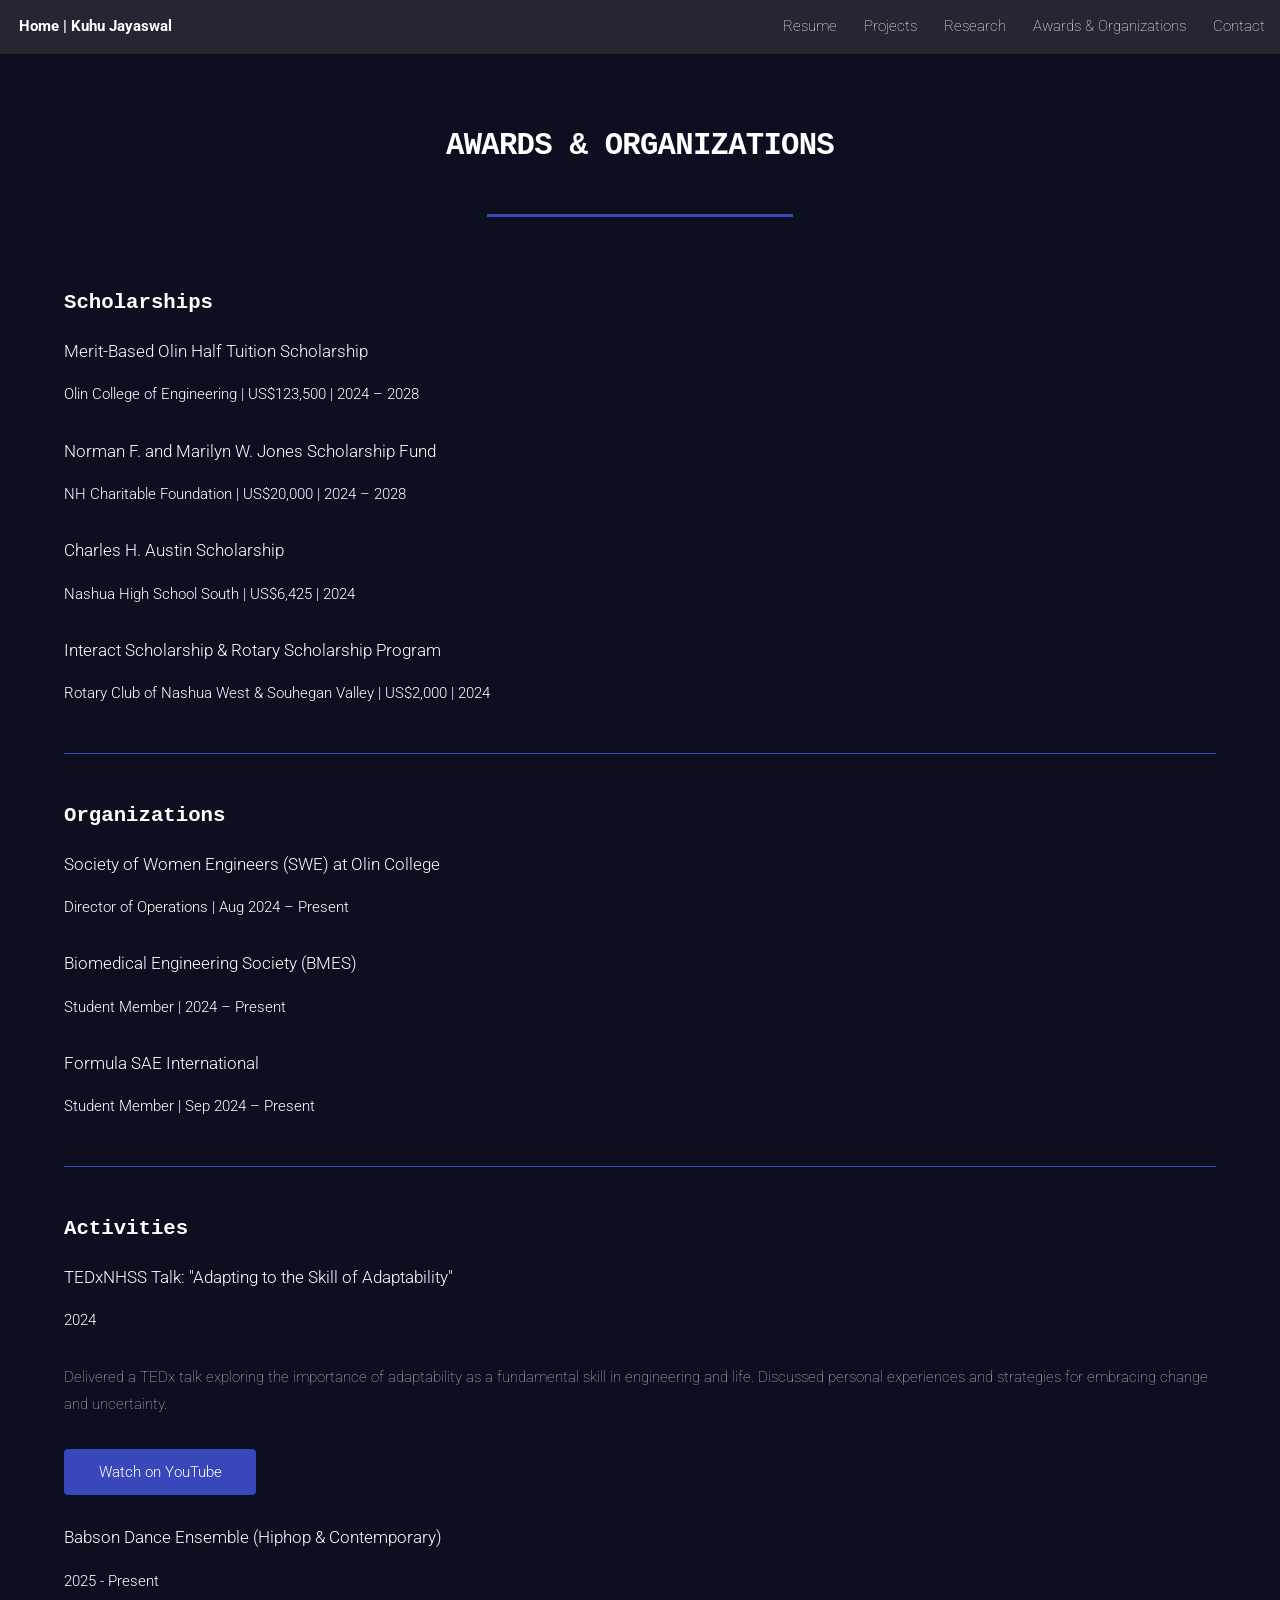
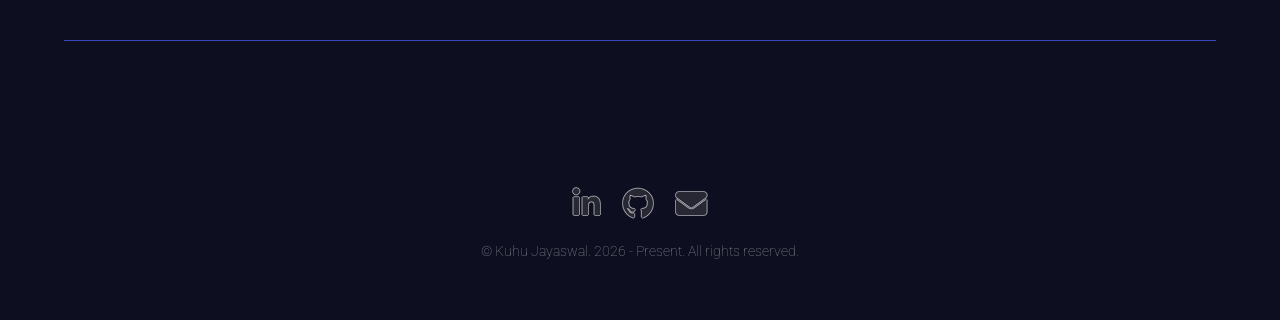
==== commit f82e7c27: "Update awards.html" ====
--- a/awards.html
+++ b/awards.html
@@ -1,167 +1,137 @@
 <!DOCTYPE HTML>
 <html>
-	<head>
-		<title>Projects - Kuhu Jayaswal</title>
-		<meta charset="utf-8" />
-		<meta name="viewport" content="width=device-width, initial-scale=1, user-scalable=no" />
-		<link rel="stylesheet" href="assets/css/main.css" />
-		<noscript><link rel="stylesheet" href="assets/css/noscript.css" /></noscript>
-	</head>
-	<body>
-		<div id="page-wrapper">
+<head>
+    <title>Awards & Organizations | Kuhu Jayaswal</title>
+    <meta charset="utf-8" />
+    <meta name="viewport" content="width=device-width, initial-scale=1, user-scalable=no" />
+    <link rel="stylesheet" href="assets/css/main.css" />
+    <noscript><link rel="stylesheet" href="assets/css/noscript.css" /></noscript>
+    <style>
+        /* Change all hr colors */
+        hr {
+            border-color: #3a47ba !important;
+        }
+        
+        /* Change h2 and h3 to Courier New bold */
+        h2, h3 {
+            font-family: 'Courier New', monospace !important;
+            font-weight: bold !important;
+        }
 
-			<!-- Header -->
-				<header id="header">
-					<h1 id="logo"><a href="index.html">Kuhu Jayaswal</a></h1>
-					<nav id="nav">
-						<ul>
-							<li><a href="index.html">Home</a></li>
-							<li><a href="resume.html">Resume</a></li>
-							<li><a href="projects.html" class="active">Projects</a></li>
-							<li><a href="research.html">Research</a></li>
-							<li><a href="awards.html">Awards & Organizations</a></li>
-							<li><a href="index.html#contact">Contact</a></li>
-						</ul>
-					</nav>
-				</header>
+        /* Image styling */
+        .award-image {
+            margin: 2em 0;
+            text-align: center;
+        }
+        
+        .award-image img {
+            max-width: 100%;
+            height: auto;
+            border-radius: 8px;
+        }
+    </style>
+</head>
+<body>
+    <div id="page-wrapper">
+        <!-- Header -->
+        <header id="header">
+            <h1 id="logo"><a href="index.html">Home | Kuhu Jayaswal</a></h1>
+            <nav id="nav">
+                <ul>
+                    <li><a href="resume.html">Resume</a></li>
+                    <li><a href="projects.html">Projects</a></li>
+                    <li><a href="research.html">Research</a></li>
+                    <li><a href="awards.html">Awards & Organizations</a></li>
+                    <li><a href="index.html#footer">Contact</a></li>
+                </ul>
+            </nav>
+        </header>
 
-			<!-- Main -->
-				<div id="main" class="wrapper style1">
-					<div class="container">
-						<header class="major">
-							<h2>Projects</h2>
-							<p>Electrical & Computer Engineering Portfolio</p>
-						</header>
+        <!-- Main -->
+        <div id="main" class="wrapper style1">
+            <div class="container">
+                <header class="major">
+                    <h2>AWARDS & ORGANIZATIONS</h2>
+                </header>
 
-						<!-- Project 1 -->
-						<section style="margin-bottom: 4em;">
-							<div class="row">
-								<div class="col-8 col-12-medium">
-									<h3>Project Title 1</h3>
-									<p><strong>Technologies:</strong> Python, TensorFlow, OpenCV, Raspberry Pi</p>
-									<p>Detailed description of your project. Explain the problem you were solving, your approach, the technical challenges you faced, and what you learned. Include any relevant metrics, results, or outcomes.</p>
-									<ul>
-										<li>Key feature or achievement 1</li>
-										<li>Key feature or achievement 2</li>
-										<li>Key feature or achievement 3</li>
-									</ul>
-									<ul class="actions">
-										<li><a href="#" class="button primary">View on GitHub</a></li>
-										<li><a href="#" class="button">Live Demo</a></li>
-									</ul>
-								</div>
-								<div class="col-4 col-12-medium">
-									<span class="image fit"><img src="images/project1.jpg" alt="Project 1" /></span>
-								</div>
-							</div>
-						</section>
+                <!-- Scholarships & Awards -->
+                <section>
+                    <h3>Scholarships</h3>
+                    
+                    <h4>Merit-Based Olin Half Tuition Scholarship</h4>
+                    <p><strong>Olin College of Engineering | US$123,500 | 2024 – 2028</strong></p>
+                    
+                    <h4>Norman F. and Marilyn W. Jones Scholarship Fund</h4>
+                    <p><strong>NH Charitable Foundation | US$20,000 | 2024 – 2028</strong></p>
+                    
+                    <h4>Charles H. Austin Scholarship</h4>
+                    <p><strong>Nashua High School South | US$6,425 | 2024</strong></p>
 
-						<hr />
+					<h4>Interact Scholarship & Rotary Scholarship Program</h4>
+					<p><strong>Rotary Club of Nashua West & Souhegan Valley | US$2,000 | 2024</strong></p>
+                    
+                </section>
+				 <hr />
 
-						<!-- Project 2 -->
-						<section style="margin-bottom: 4em;">
-							<div class="row">
-								<div class="col-4 col-12-medium">
-									<span class="image fit"><img src="images/project2.jpg" alt="Project 2" /></span>
-								</div>
-								<div class="col-8 col-12-medium">
-									<h3>Project Title 2</h3>
-									<p><strong>Technologies:</strong> Arduino, C++, PCB Design, SolidWorks</p>
-									<p>Detailed description of your project. Explain the problem you were solving, your approach, the technical challenges you faced, and what you learned. Include any relevant metrics, results, or outcomes.</p>
-									<ul>
-										<li>Key feature or achievement 1</li>
-										<li>Key feature or achievement 2</li>
-										<li>Key feature or achievement 3</li>
-									</ul>
-									<ul class="actions">
-										<li><a href="#" class="button primary">View on GitHub</a></li>
-										<li><a href="#" class="button">Live Demo</a></li>
-									</ul>
-								</div>
-							</div>
-						</section>
+                <!-- Organizations -->
+                <section>
+                    <h3>Organizations</h3>
+                    
+                    <h4>Society of Women Engineers (SWE) at Olin College</h4>
+                    <p><strong>Director of Operations | Aug 2024 – Present</strong></p>
+                
+                    <h4>Biomedical Engineering Society (BMES)</h4>
+                    <p><strong>Student Member | 2024 – Present</strong></p>
+                    
+                    <h4>Formula SAE International</h4>
+                    <p><strong>Student Member | Sep 2024 – Present</strong></p>
+                    
+                </section>
+				     <hr />
 
-						<hr />
+                <!-- Activities -->
+                <section>
+                    <h3>Activities</h3>
+                    
+                    <h4>TEDxNHSS Talk: "Adapting to the Skill of Adaptability"</h4>
+                    <p><strong>2024</strong></p>
+                    <p>
+                        Delivered a TEDx talk exploring the importance of adaptability as a fundamental skill in engineering and life. 
+                        Discussed personal experiences and strategies for embracing change and uncertainty.
+                    </p>
+                   <ul class="actions">
+						<li><a href="https://www.youtube.com/watch?v=FA4sp6WVdj4&t=276s" class="button primary">Watch on YouTube</a></li>
+				   </ul>
 
-						<!-- Project 3 -->
-						<section style="margin-bottom: 4em;">
-							<div class="row">
-								<div class="col-8 col-12-medium">
-									<h3>Project Title 3</h3>
-									<p><strong>Technologies:</strong> JavaScript, React, Node.js, MongoDB</p>
-									<p>Detailed description of your project. Explain the problem you were solving, your approach, the technical challenges you faced, and what you learned. Include any relevant metrics, results, or outcomes.</p>
-									<ul>
-										<li>Key feature or achievement 1</li>
-										<li>Key feature or achievement 2</li>
-										<li>Key feature or achievement 3</li>
-									</ul>
-									<ul class="actions">
-										<li><a href="#" class="button primary">View on GitHub</a></li>
-										<li><a href="#" class="button">Live Demo</a></li>
-									</ul>
-								</div>
-								<div class="col-4 col-12-medium">
-									<span class="image fit"><img src="images/project3.jpg" alt="Project 3" /></span>
-								</div>
-							</div>
-						</section>
+					<h4>Babson Dance Ensemble (Hiphop & Contemporary)</h4>
+                    <p><strong>2025 - Present</strong></p>
+                </section>
 
-						<hr />
+                <hr />
+            </div>
+        </div>
 
-						<!-- Project 4 -->
-						<section style="margin-bottom: 4em;">
-							<div class="row">
-								<div class="col-4 col-12-medium">
-									<span class="image fit"><img src="images/project4.jpg" alt="Project 4" /></span>
-								</div>
-								<div class="col-8 col-12-medium">
-									<h3>Project Title 4</h3>
-									<p><strong>Technologies:</strong> FPGA, Verilog, Digital Design, Xilinx Vivado</p>
-									<p>Detailed description of your project. Explain the problem you were solving, your approach, the technical challenges you faced, and what you learned. Include any relevant metrics, results, or outcomes.</p>
-									<ul>
-										<li>Key feature or achievement 1</li>
-										<li>Key feature or achievement 2</li>
-										<li>Key feature or achievement 3</li>
-									</ul>
-									<ul class="actions">
-										<li><a href="#" class="button primary">View on GitHub</a></li>
-										<li><a href="#" class="button">Live Demo</a></li>
-									</ul>
-								</div>
-							</div>
-						</section>
+        <!-- Footer -->
+        <footer id="footer">
+            <ul class="icons">
+                <li><a href="https://www.linkedin.com/in/kuhu-jayaswal/" class="icon brands alt fa-linkedin-in"><span class="label">LinkedIn</span></a></li>
+                <li><a href="https://github.com/k-jayaswal" class="icon brands alt fa-github"><span class="label">GitHub</span></a></li>
+                <li><a href="mailto:kjayaswal@olin.edu" class="icon solid alt fa-envelope"><span class="label">Email</span></a></li>
+            </ul>
+            <ul class="copyright">
+                <li>&copy; Kuhu Jayaswal. 2026 - Present. All rights reserved.</li>
+            </ul>
+        </footer>
+    </div>
 
-						<!-- Back to Home -->
-						<ul class="actions special">
-							<li><a href="index.html" class="button large">Back to Home</a></li>
-						</ul>
-
-					</div>
-				</div>
-
-			<!-- Footer -->
-				<footer id="footer">
-					<ul class="icons">
-						<li><a href="#" class="icon brands alt fa-linkedin-in"><span class="label">LinkedIn</span></a></li>
-						<li><a href="#" class="icon brands alt fa-github"><span class="label">GitHub</span></a></li>
-						<li><a href="#" class="icon solid alt fa-envelope"><span class="label">Email</span></a></li>
-					</ul>
-					<ul class="copyright">
-						<li>&copy; Kuhu Jayaswal. All rights reserved.</li><li>Design: <a href="http://html5up.net">HTML5 UP</a></li>
-					</ul>
-				</footer>
-
-		</div>
-
-		<!-- Scripts -->
-			<script src="assets/js/jquery.min.js"></script>
-			<script src="assets/js/jquery.scrolly.min.js"></script>
-			<script src="assets/js/jquery.dropotron.min.js"></script>
-			<script src="assets/js/jquery.scrollex.min.js"></script>
-			<script src="assets/js/browser.min.js"></script>
-			<script src="assets/js/breakpoints.min.js"></script>
-			<script src="assets/js/util.js"></script>
-			<script src="assets/js/main.js"></script>
-
-	</body>
+    <!-- Scripts -->
+    <script src="assets/js/jquery.min.js"></script>
+    <script src="assets/js/jquery.scrolly.min.js"></script>
+    <script src="assets/js/jquery.dropotron.min.js"></script>
+    <script src="assets/js/jquery.scrollex.min.js"></script>
+    <script src="assets/js/browser.min.js"></script>
+    <script src="assets/js/breakpoints.min.js"></script>
+    <script src="assets/js/util.js"></script>
+    <script src="assets/js/main.js"></script>
+</body>
 </html>
--- a/assets/css/main.css
+++ b/assets/css/main.css
@@ -2519,7 +2519,7 @@
 
 		.image:before {
 			content: '';
-			display: none;
+			display: block;
 			position: absolute;
 			left: 0;
 			top: 0;
@@ -3485,20 +3485,14 @@
 		}
 
 		#banner .content {
-		    display: inline-block;
-		    margin-right: 1%;
-		    max-width: 95%;
-		    padding: 6em;
-		    position: relative;
-		    text-align: left;  /* Changed from right to left */
-		    vertical-align: middle;
-		    z-index: 1;
-		}
-		
-		#banner .content header {
-		    display: block;  /* Changed from inline-block */
-		    text-align: left;  /* Ensure text is left-aligned */
-		    margin-bottom: 1em;
+			display: inline-block;
+			margin-right: 1%;
+			max-width: 95%;
+			padding: 6em;
+			position: relative;
+			text-align: right;
+			vertical-align: middle;
+			z-index: 1;
 		}
 
 			#banner .content header {
@@ -3506,88 +3500,35 @@
 				vertical-align: middle;
 			}
 
-
-			#banner .content header p {
+				#banner .content header h2 {
+					font-size: 2.5em;
+					margin: 0;
+				}
+
+				#banner .content header p {
 					margin: 0.5em 0 0 0;
 					top: 0;
 				}
 
-				#banner .content header h2 {
-				    font-size: 5em;  /* Changed from 2.5em to 5em - HUGE title */
-				    margin: 0 0 0.3em 0;
-				    font-weight: 100;
-				    letter-spacing: 0.05em;
-				}
-				
-				#banner .content .image {
-				    border-radius: 8px;  /* Rectangular with rounded corners */
-				    display: block;  /* Changed from inline-block */
-				    height: auto;
-				    margin: 2em 0 0 0;  /* Changed positioning - removed margin-left */
-				    width: 25em;  /* Larger image */
-				    max-width: 100%;
-				    position: relative;
-				    z-index: 2;  /* Ensure image is on top */
-				}
-				
+			#banner .content .image {
+				border-radius: 100%;
+				display: inline-block;
+				height: 18em;
+				margin-left: 3em;
+				vertical-align: middle;
+				width: 18em;
+			}
+
 				#banner .content .image img {
-				    border-radius: 8px;
-				    display: block;
-				    width: 100%;
-				    object-fit: cover;  /* Better image zoom/fit */
-				}
-				
-				#banner .content .image:before {
-				    display: none;  /* Remove overlay specifically from banner image */
+					border-radius: 100%;
+					display: block;
+					width: 100%;
 				}
 
 	body.is-touch #banner {
 		background-attachment: scroll;
 	}
 
-
-		/* Position banner content and image */
-			#banner .content {
-			    display: flex;
-			    flex-direction: column;
-			    align-items: flex-start;
-			    text-align: left;
-			    padding: 6em;
-			    max-width: 95%;
-			}
-			
-			#banner .content header {
-			    width: 100%;
-			    text-align: left;
-			    margin-bottom: 2em;
-			}
-			
-			#banner .content header h2 {
-			    font-weight: 700 !important;  /* BOLD title */
-			}
-			
-			#banner .content .image {
-			    position: absolute;
-			    right: 5%;
-			    top: 50%;
-			    transform: translateY(-50%);
-			    border-radius: 8px;
-			    height: auto;
-			    width: 25em;
-			    max-width: 40%;
-			    margin: 0;
-			}
-			
-			#banner .content .image img {
-			    border-radius: 8px;
-			    display: block;
-			    width: 100%;
-			    object-fit: cover;
-			}
-			
-			#banner .content .image:before {
-			    display: none;  /* Remove overlay from banner image */
-			}
 /* Footer */
 
 	#footer {
@@ -4168,3 +4109,502 @@
 					}
 
 	}
+
+/* ============================================
+   FINAL WORKING CSS - Paste at END of main.css
+   ============================================ */
+
+/* Change all backgrounds to #0d0f21 */
+html, body {
+    background: #0d0f21 !important;
+}
+
+.spotlight {
+    background-color: #0d0f21 !important;
+}
+
+.spotlight .content {
+    background: rgba(13, 15, 33, 0.95) !important;
+}
+
+.wrapper {
+    background: #0d0f21 !important;
+}
+
+#navPanel {
+    background: #0d0f21 !important;
+}
+
+#titleBar {
+    background: #0d0f21 !important;
+}
+
+body.landing:after {
+    background: #0d0f21 !important;
+}
+
+#footer {
+    background: #0d0f21 !important;
+}
+
+/* Change all colored borders to #3a47ba */
+.spotlight.style1 .content {
+    border-color: #3a47ba !important;
+}
+
+.spotlight.style2 .content {
+    border-color: #3a47ba !important;
+}
+
+.spotlight.style3 .content {
+    border-color: #3a47ba !important;
+}
+
+header.major:after {
+    background: #3a47ba !important;
+}
+
+/* Navigation - white tabs, blue hover */
+#header nav ul li a,
+#header nav ul li span {
+    color: #ffffff !important;
+}
+
+#header nav ul li a:hover,
+#header nav ul li span:hover {
+    color: #3a47ba !important;
+}
+
+#header h1 a {
+    color: #ffffff !important;
+    font-weight: 700 !important;
+}
+
+/* Buttons and links - blue theme */
+a {
+    color: #3a47ba !important;
+}
+
+input[type="submit"]:hover, input[type="submit"]:active,
+input[type="reset"]:hover,
+input[type="reset"]:active,
+input[type="button"]:hover,
+input[type="button"]:active,
+.button:hover,
+.button:active {
+    box-shadow: inset 0 0 0 1px #3a47ba !important;
+    color: #3a47ba !important;
+}
+
+input[type="submit"]:active,
+input[type="reset"]:active,
+input[type="button"]:active,
+.button:active {
+    background-color: rgba(58, 71, 186, 0.15) !important;
+}
+
+input[type="submit"].primary,
+input[type="reset"].primary,
+input[type="button"].primary,
+.button.primary {
+    background-color: #3a47ba !important;
+    box-shadow: none !important;
+    color: #ffffff !important;
+}
+
+input[type="submit"].primary:hover,
+input[type="reset"].primary:hover,
+input[type="button"].primary:hover,
+.button.primary:hover {
+    background-color: #4a57ca !important;
+}
+
+input[type="submit"].primary:active,
+input[type="reset"].primary:active,
+input[type="button"].primary:active,
+.button.primary:active {
+    background-color: #2a37aa !important;
+}
+
+.dropotron > li.active > a, 
+.dropotron > li.active > span {
+    color: #3a47ba !important;
+}
+
+#header nav ul li.active > a, 
+#header nav ul li.active > span {
+    color: #3a47ba !important;
+}
+
+#titleBar .toggle:before {
+    background: #3a47ba !important;
+}
+
+
+
+/* ============================================
+   FOOTER FIXES - CORRECTED
+   ============================================ */
+
+#footer {
+    background: #0d0f21 !important;
+    padding: 4em 0 !important;
+    text-align: center !important;
+}
+
+/* Hide all footer content except icons and copyright */
+#footer > *:not(.icons):not(.copyright) {
+    display: none !important;
+}
+
+/* Hide any navigation or extra links */
+#footer nav,
+#footer nav *,
+#footer p,
+#footer h1, #footer h2, #footer h3,
+#footer ul:not(.icons):not(.copyright) {
+    display: none !important;
+}
+
+/* Style the social icons - CENTERED AND SMALLER */
+#footer .icons {
+    display: flex !important;
+    justify-content: center !important;
+    align-items: center !important;
+    list-style: none !important;
+    padding: 0 !important;
+    margin: 0 0 1.5em 0 !important;
+    gap: 1.5em !important;
+}
+
+#footer .icons li {
+    display: inline-block !important;
+    margin: 0 !important;
+    padding: 0 !important;
+    height: auto !important;
+    line-height: normal !important;
+}
+
+#footer .icons li a {
+    display: inline-block !important;
+    color: #ffffff !important;
+    font-size: 2em !important;
+    transition: color 0.2s ease !important;
+    border-bottom: none !important;
+    text-decoration: none !important;
+}
+
+#footer .icons li a:hover {
+    color: #3a47ba !important;
+    border-bottom: none !important;
+}
+
+#footer .icons li .icon:before {
+    font-size: 1em !important;
+}
+
+#footer .icons li .label {
+    display: none !important;
+}
+
+/* Style copyright - CENTERED */
+#footer .copyright {
+    display: block !important;
+    color: rgba(255, 255, 255, 0.5) !important;
+    font-size: 0.9em !important;
+    text-align: center !important;
+    margin: 0 !important;
+    padding: 0 !important;
+    list-style: none !important;
+}
+
+#footer .copyright li {
+    display: inline !important;
+    margin: 0 !important;
+    padding: 0 !important;
+}
+
+/* Hide any extra copyright items - keep only first one */
+#footer .copyright li:not(:first-child) {
+    display: none !important;
+}
+
+/* Remove any links in copyright (make them unclickable) */
+#footer .copyright a {
+    color: rgba(255, 255, 255, 0.5) !important;
+    text-decoration: none !important;
+    border-bottom: none !important;
+    pointer-events: none !important;
+    cursor: default !important;
+}
+
+
+/* ============================================
+   BANNER LAYOUT
+   ============================================ */
+
+#banner {
+    background: #0d0f21 !important;
+    min-height: auto !important;
+    height: auto !important;
+    padding: 0 !important;
+}
+
+#banner:before,
+#banner:after {
+    display: none !important;
+}
+
+#banner .content {
+    position: relative !important;
+    display: block !important;
+    padding: 0 !important;
+    margin: 0 !important;
+    max-width: 100% !important;
+}
+
+#banner .profile-section {
+    padding: 2em 3em 8em 3em !important;
+    background: #0d0f21 !important;
+}
+
+#banner .profile-flex-three {
+    display: flex !important;
+    flex-direction: row !important;
+    align-items: flex-start !important;
+    justify-content: space-between !important;
+    gap: 8em !important;
+    max-width: 1600px !important;
+    margin: 0 auto !important;
+    padding: 0 2em !important;
+}
+
+/* LEFT - Logo + Description */
+#banner .left-column {
+    flex: 1.5 1 auto !important;
+    max-width: 800px !important;
+    margin-right: auto !important;
+}
+
+#banner .logo-section {
+    margin-bottom: 2em !important;
+}
+
+#banner .logo-section img {
+    max-width: 650px !important;
+    width: 100% !important;
+    height: auto !important;
+    display: block !important;
+}
+
+#banner .description {
+    text-align: left !important;
+    font-size: 1.1em !important;
+    line-height: 1.8em !important;
+}
+
+#banner .description p {
+    margin-bottom: 1.5em !important;
+}
+
+/* RIGHT - Profile Image */
+#banner .profile-image {
+    flex: 0 0 380px !important;
+    width: 380px !important;
+    border-radius: 12px !important;
+    overflow: hidden !important;
+    margin: 0 !important;
+    margin-top: 6em !important;
+    margin-left: auto !important;
+}
+
+#banner .profile-image img {
+    border-radius: 12px !important;
+    display: block !important;
+    width: 100% !important;
+    height: auto !important;
+    object-fit: cover !important;
+}
+
+#banner .profile-image:before {
+    display: none !important;
+}
+
+/* Move "Next" arrow down even lower */
+#banner .goto-next {
+    bottom: 4em !important;
+}
+
+/* Mobile */
+@media screen and (max-width: 980px) {
+    #banner .profile-section {
+        padding: 4em 2em !important;
+    }
+    
+    #banner .profile-flex-three {
+        flex-direction: column !important;
+        align-items: center !important;
+        gap: 3em !important;
+        padding: 0 !important;
+    }
+    
+    #banner .left-column {
+        max-width: 100% !important;
+        text-align: center !important;
+    }
+    
+    #banner .logo-section img {
+        margin: 0 auto !important;
+        max-width: 400px !important;
+    }
+    
+    #banner .description {
+        text-align: center !important;
+    }
+    
+    #banner .profile-image {
+        flex: 0 0 auto !important;
+        width: 70% !important;
+        max-width: 380px !important;
+        margin-top: 0 !important;
+        margin-left: 0 !important;
+    }
+}
+
+/* ============================================
+   BANNER LAYOUT
+   ============================================ */
+
+#banner {
+    background: #0d0f21 !important;
+    min-height: auto !important;
+    height: auto !important;
+    padding: 0 !important;
+}
+
+#banner:before,
+#banner:after {
+    display: none !important;
+}
+
+#banner .content {
+    position: relative !important;
+    display: block !important;
+    padding: 0 !important;
+    margin: 0 !important;
+    max-width: 100% !important;
+}
+
+#banner .profile-section {
+    padding: 2em 3em 8em 3em !important;
+    background: #0d0f21 !important;
+}
+
+#banner .profile-flex-three {
+    display: flex !important;
+    flex-direction: row !important;
+    align-items: flex-start !important;
+    justify-content: space-between !important;
+    gap: 8em !important;
+    max-width: 1600px !important;
+    margin: 0 auto !important;
+    padding: 0 2em !important;
+}
+
+/* LEFT - Logo + Description */
+#banner .left-column {
+    flex: 1.5 1 auto !important;
+    max-width: 800px !important;
+    margin-right: auto !important;
+}
+
+#banner .logo-section {
+    margin-bottom: 2em !important;
+}
+
+#banner .logo-section img {
+    max-width: 650px !important;
+    width: 100% !important;
+    height: auto !important;
+    display: block !important;
+}
+
+#banner .description {
+    text-align: left !important;
+    font-size: 1.1em !important;
+    line-height: 1.8em !important;
+}
+
+#banner .description p {
+    margin-bottom: 1.5em !important;
+}
+
+/* RIGHT - Profile Image */
+#banner .profile-image {
+    flex: 0 0 auto !important;
+    width: auto !important;
+    height: auto !important;
+    max-width: 380px !important;
+    border-radius: 16px !important;
+    overflow: hidden !important;
+    margin: 6em 0 0 auto !important;
+    background: none !important;
+    border: none !important;
+}
+
+#banner .profile-image img {
+    display: block !important;
+    width: 100% !important;
+    height: auto !important;
+    max-width: 100% !important;
+    border-radius: 16px !important;
+    object-fit: contain !important;
+    object-position: center !important;
+    transform: none !important;
+    clip-path: none !important;
+}
+
+#banner .profile-image:before {
+    display: none !important;
+}
+
+/* Remove any overlay effects from the image class */
+.image:before {
+    display: none !important;
+}
+
+/* Mobile */
+@media screen and (max-width: 980px) {
+    #banner .profile-section {
+        padding: 4em 2em !important;
+    }
+    
+    #banner .profile-flex-three {
+        flex-direction: column !important;
+        align-items: center !important;
+        gap: 3em !important;
+        padding: 0 !important;
+    }
+    
+    #banner .left-column {
+        max-width: 100% !important;
+        text-align: center !important;
+    }
+    
+    #banner .logo-section img {
+        margin: 0 auto !important;
+        max-width: 400px !important;
+    }
+    
+    #banner .description {
+        text-align: center !important;
+    }
+    
+    #banner .profile-image {
+        flex: 0 0 auto !important;
+        width: 70% !important;
+        max-width: 380px !important;
+        margin-top: 0 !important;
+        margin-left: 0 !important;
+    }
+}
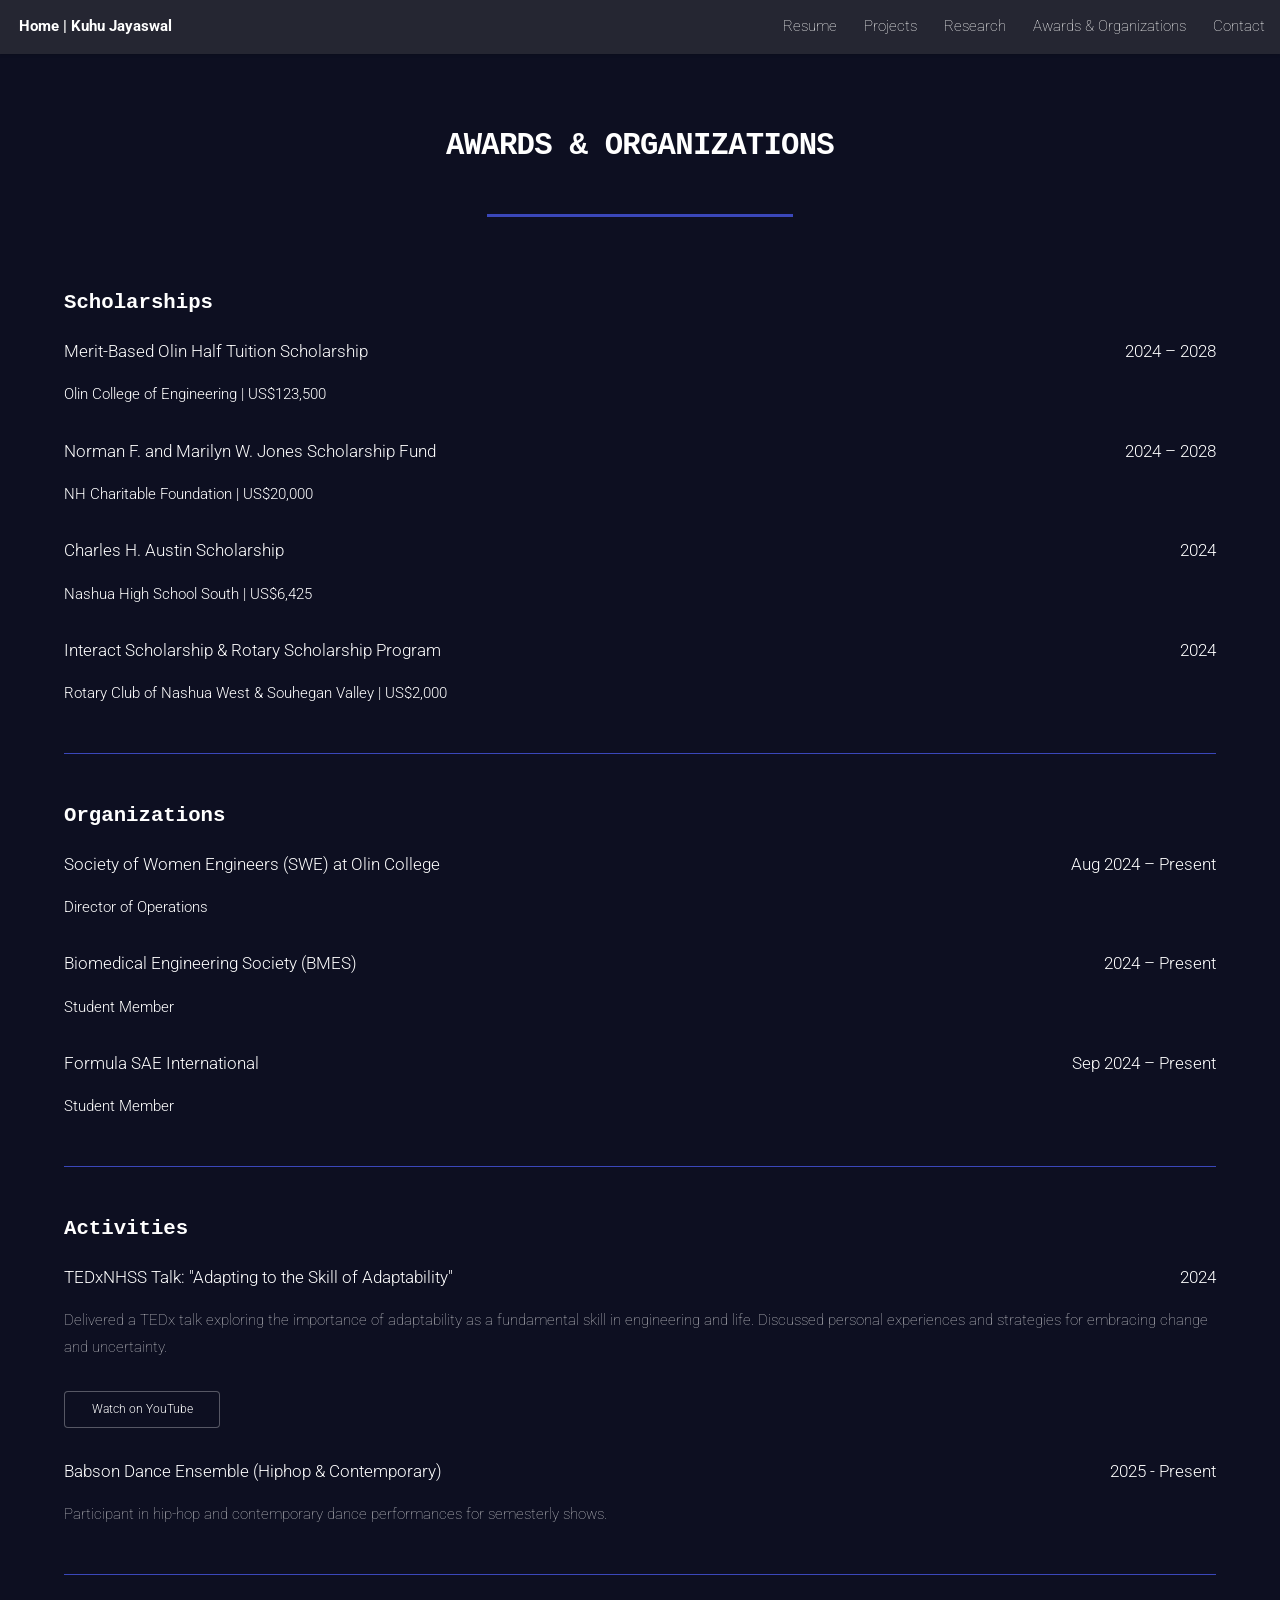
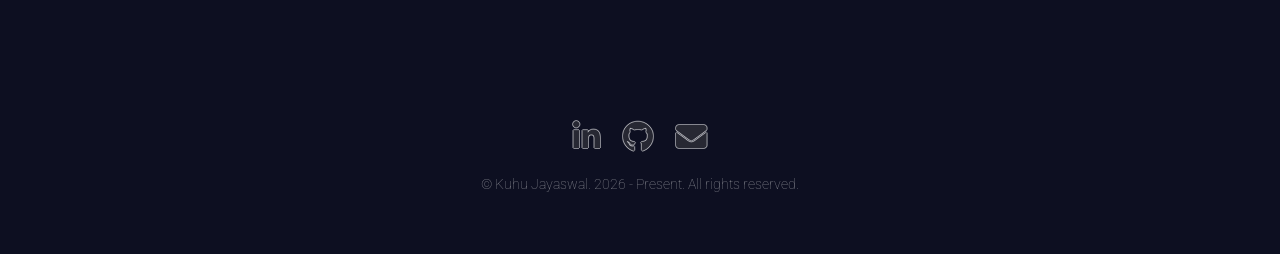
==== commit 0e18b69e: "Update awards.html" ====
--- a/awards.html
+++ b/awards.html
@@ -58,53 +58,53 @@
                 <section>
                     <h3>Scholarships</h3>
                     
-                    <h4>Merit-Based Olin Half Tuition Scholarship</h4>
-                    <p><strong>Olin College of Engineering | US$123,500 | 2024 – 2028</strong></p>
+                    <h4>Merit-Based Olin Half Tuition Scholarship <span style="float:right;">2024 – 2028</span></h4>
+                    <p><strong>Olin College of Engineering | US$123,500</strong></p>
                     
-                    <h4>Norman F. and Marilyn W. Jones Scholarship Fund</h4>
-                    <p><strong>NH Charitable Foundation | US$20,000 | 2024 – 2028</strong></p>
+                    <h4>Norman F. and Marilyn W. Jones Scholarship Fund <span style="float:right;">2024 – 2028</span></h4>
+                    <p><strong>NH Charitable Foundation | US$20,000</strong></p>
                     
-                    <h4>Charles H. Austin Scholarship</h4>
-                    <p><strong>Nashua High School South | US$6,425 | 2024</strong></p>
+                    <h4>Charles H. Austin Scholarship <span style="float:right;">2024</span></h4>
+                    <p><strong>Nashua High School South | US$6,425</strong></p>
 
-					<h4>Interact Scholarship & Rotary Scholarship Program</h4>
-					<p><strong>Rotary Club of Nashua West & Souhegan Valley | US$2,000 | 2024</strong></p>
+                    <h4>Interact Scholarship & Rotary Scholarship Program <span style="float:right;">2024</span></h4>
+                    <p><strong>Rotary Club of Nashua West & Souhegan Valley | US$2,000</strong></p>
                     
                 </section>
-				 <hr />
+                <hr />
 
                 <!-- Organizations -->
                 <section>
                     <h3>Organizations</h3>
                     
-                    <h4>Society of Women Engineers (SWE) at Olin College</h4>
-                    <p><strong>Director of Operations | Aug 2024 – Present</strong></p>
+                    <h4>Society of Women Engineers (SWE) at Olin College <span style="float:right;">Aug 2024 – Present</span></h4>
+                    <p><strong>Director of Operations</strong></p>
                 
-                    <h4>Biomedical Engineering Society (BMES)</h4>
-                    <p><strong>Student Member | 2024 – Present</strong></p>
+                    <h4>Biomedical Engineering Society (BMES) <span style="float:right;">2024 – Present</span></h4>
+                    <p><strong>Student Member</strong></p>
                     
-                    <h4>Formula SAE International</h4>
-                    <p><strong>Student Member | Sep 2024 – Present</strong></p>
+                    <h4>Formula SAE International <span style="float:right;">Sep 2024 – Present</span></h4>
+                    <p><strong>Student Member</strong></p>
                     
                 </section>
-				     <hr />
+                <hr />
 
                 <!-- Activities -->
                 <section>
                     <h3>Activities</h3>
                     
-                    <h4>TEDxNHSS Talk: "Adapting to the Skill of Adaptability"</h4>
-                    <p><strong>2024</strong></p>
+                    <h4>TEDxNHSS Talk: "Adapting to the Skill of Adaptability" <span style="float:right;">2024</span></h4>
                     <p>
                         Delivered a TEDx talk exploring the importance of adaptability as a fundamental skill in engineering and life. 
                         Discussed personal experiences and strategies for embracing change and uncertainty.
                     </p>
-                   <ul class="actions">
-						<li><a href="https://www.youtube.com/watch?v=FA4sp6WVdj4&t=276s" class="button primary">Watch on YouTube</a></li>
-				   </ul>
+                    <ul class="actions">
+                        <li><a href="https://www.youtube.com/watch?v=FA4sp6WVdj4&t=276s" class="button small" target="_blank">Watch on YouTube</a></li>
+                    </ul>
 
-					<h4>Babson Dance Ensemble (Hiphop & Contemporary)</h4>
-                    <p><strong>2025 - Present</strong></p>
+                    <h4>Babson Dance Ensemble (Hiphop & Contemporary) <span style="float:right;">2025 - Present</span></h4>
+                    <p>Participant in hip-hop and contemporary dance performances for semesterly shows.</p>
+                    
                 </section>
 
                 <hr />
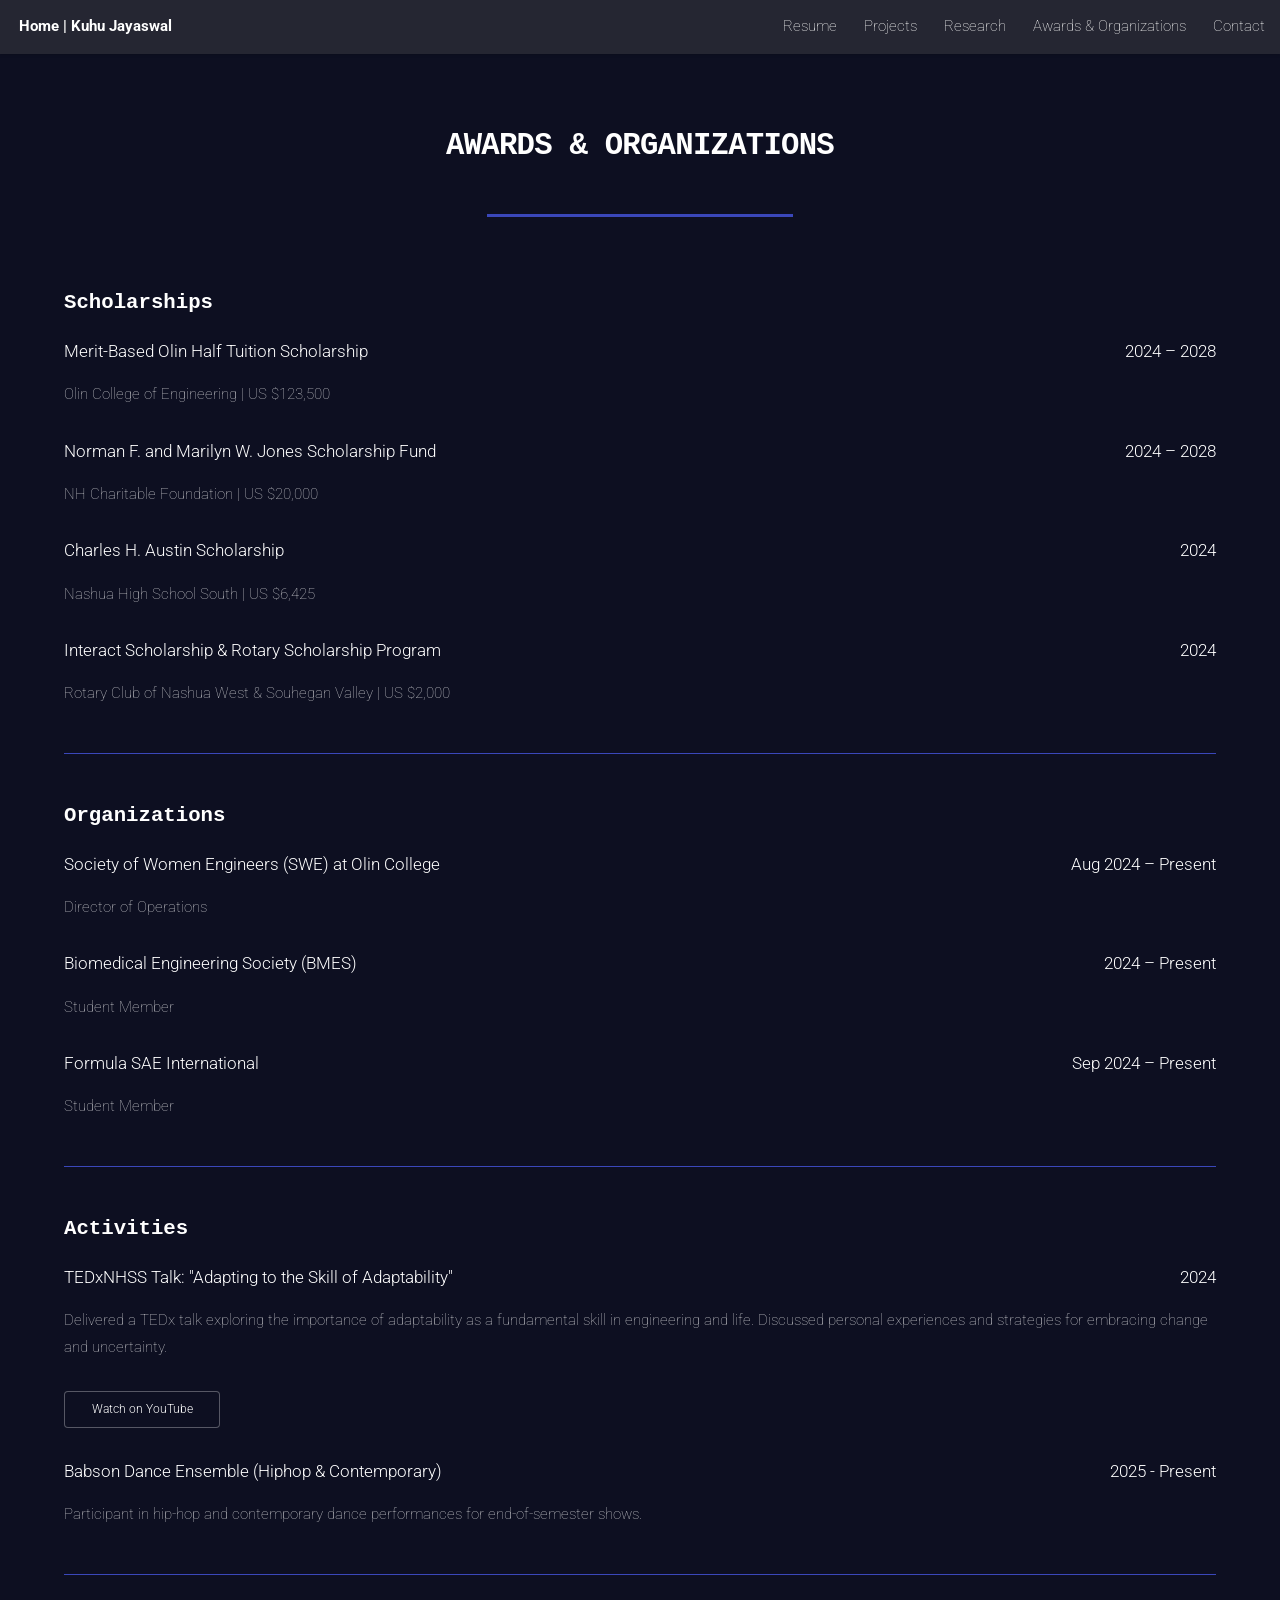
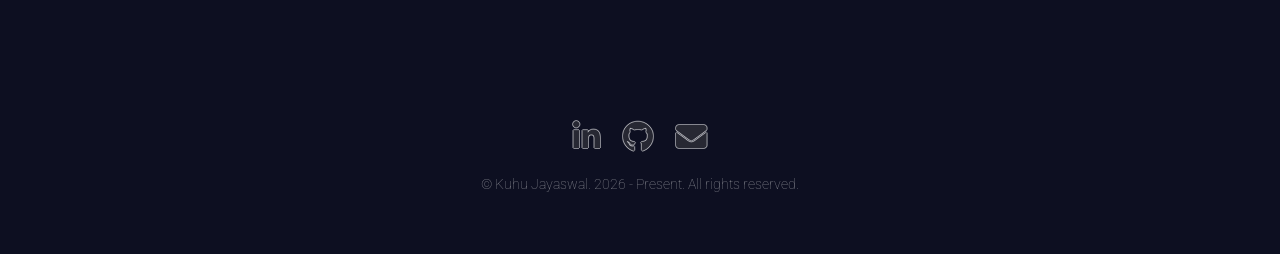
==== commit 5e720928: "Update awards.html" ====
--- a/awards.html
+++ b/awards.html
@@ -59,16 +59,16 @@
                     <h3>Scholarships</h3>
                     
                     <h4>Merit-Based Olin Half Tuition Scholarship <span style="float:right;">2024 – 2028</span></h4>
-                    <p><strong>Olin College of Engineering | US$123,500</strong></p>
+                    <p>Olin College of Engineering | US $123,500</p>
                     
                     <h4>Norman F. and Marilyn W. Jones Scholarship Fund <span style="float:right;">2024 – 2028</span></h4>
-                    <p><strong>NH Charitable Foundation | US$20,000</strong></p>
+                    <p>NH Charitable Foundation | US $20,000</p>
                     
                     <h4>Charles H. Austin Scholarship <span style="float:right;">2024</span></h4>
-                    <p><strong>Nashua High School South | US$6,425</strong></p>
+                    <p>Nashua High School South | US $6,425</p>
 
                     <h4>Interact Scholarship & Rotary Scholarship Program <span style="float:right;">2024</span></h4>
-                    <p><strong>Rotary Club of Nashua West & Souhegan Valley | US$2,000</strong></p>
+                    <p>Rotary Club of Nashua West & Souhegan Valley | US $2,000</p>
                     
                 </section>
                 <hr />
@@ -78,13 +78,13 @@
                     <h3>Organizations</h3>
                     
                     <h4>Society of Women Engineers (SWE) at Olin College <span style="float:right;">Aug 2024 – Present</span></h4>
-                    <p><strong>Director of Operations</strong></p>
+                    <p>Director of Operations</p>
                 
                     <h4>Biomedical Engineering Society (BMES) <span style="float:right;">2024 – Present</span></h4>
-                    <p><strong>Student Member</strong></p>
+                    <p>Student Member</p>
                     
                     <h4>Formula SAE International <span style="float:right;">Sep 2024 – Present</span></h4>
-                    <p><strong>Student Member</strong></p>
+                    <p>Student Member</p>
                     
                 </section>
                 <hr />
@@ -103,7 +103,7 @@
                     </ul>
 
                     <h4>Babson Dance Ensemble (Hiphop & Contemporary) <span style="float:right;">2025 - Present</span></h4>
-                    <p>Participant in hip-hop and contemporary dance performances for semesterly shows.</p>
+                    <p>Participant in hip-hop and contemporary dance performances for end-of-semester shows.</p>
                     
                 </section>
 
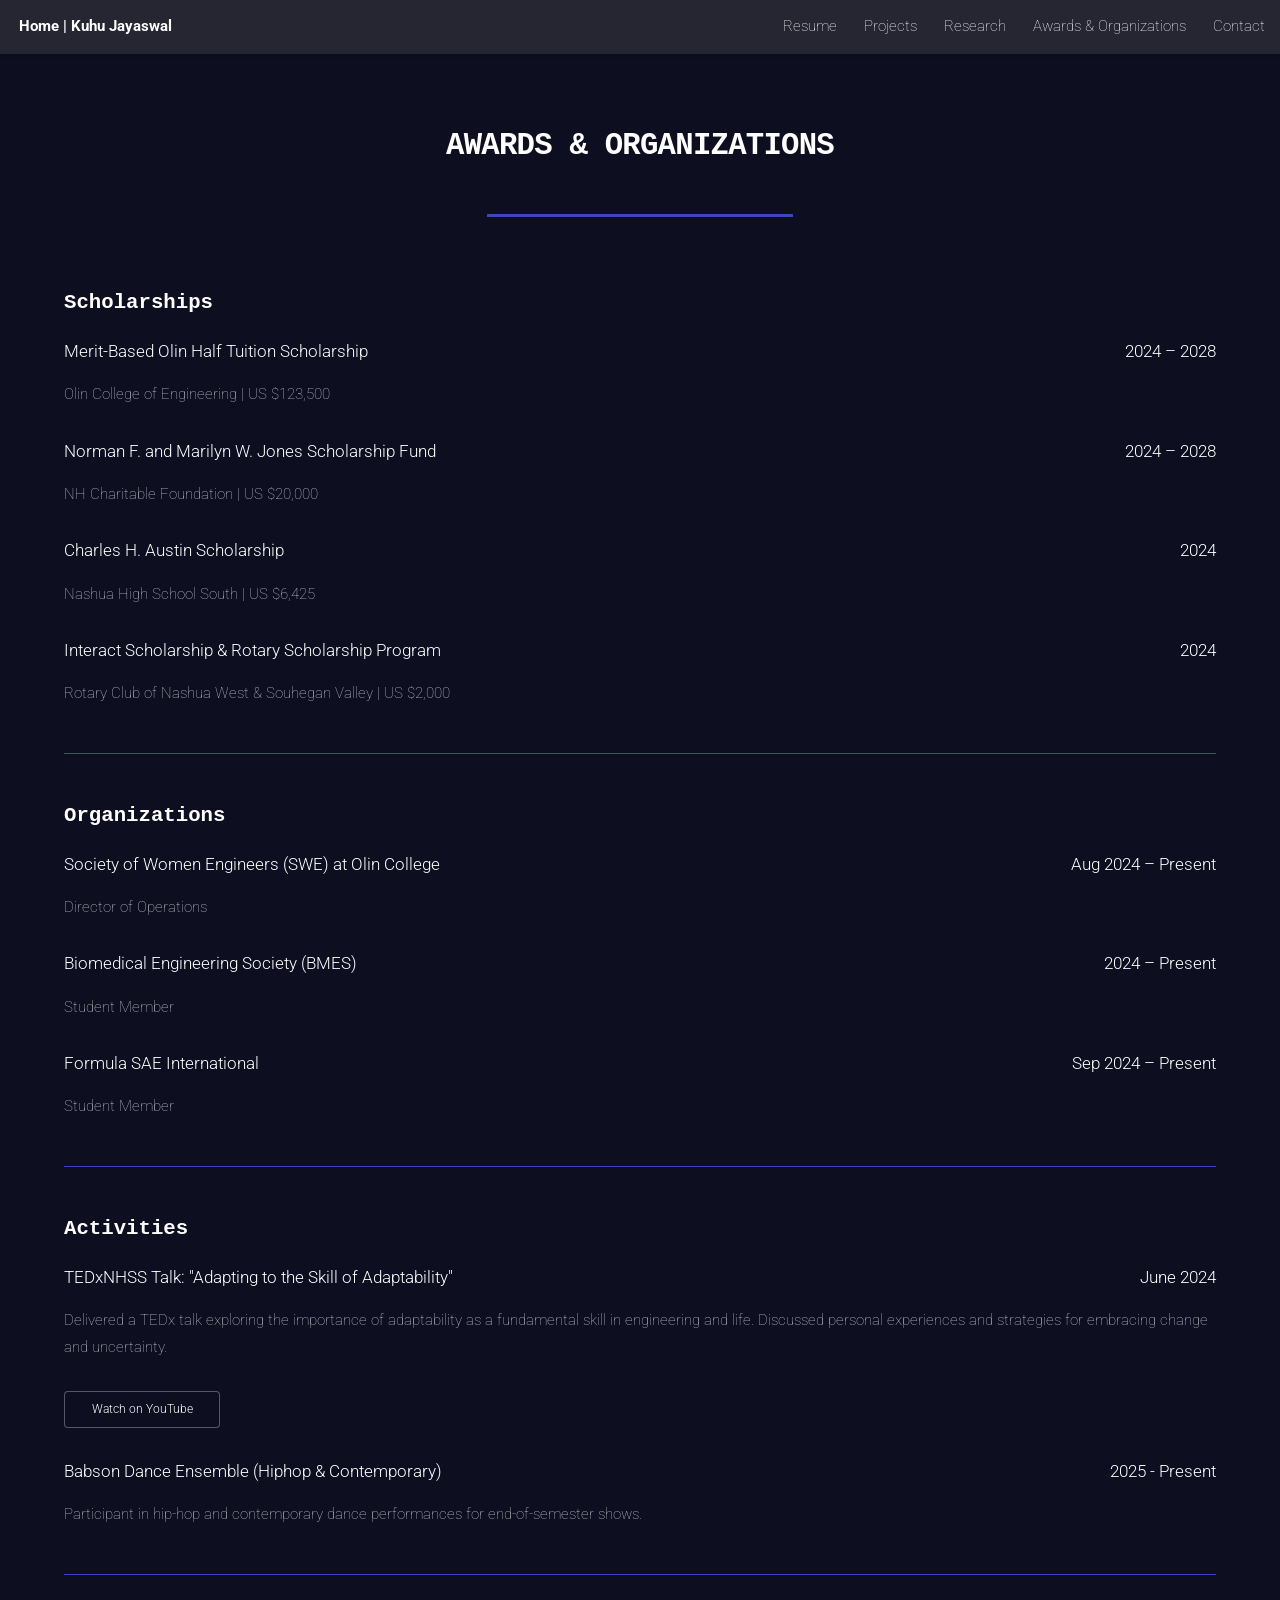
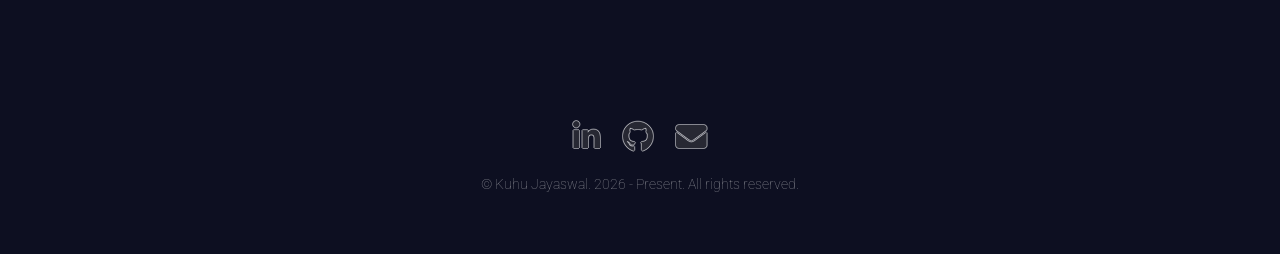
==== commit 6b252542: "Update awards.html" ====
--- a/awards.html
+++ b/awards.html
@@ -93,7 +93,7 @@
                 <section>
                     <h3>Activities</h3>
                     
-                    <h4>TEDxNHSS Talk: "Adapting to the Skill of Adaptability" <span style="float:right;">2024</span></h4>
+                    <h4>TEDxNHSS Talk: "Adapting to the Skill of Adaptability" <span style="float:right;">June 2024</span></h4>
                     <p>
                         Delivered a TEDx talk exploring the importance of adaptability as a fundamental skill in engineering and life. 
                         Discussed personal experiences and strategies for embracing change and uncertainty.
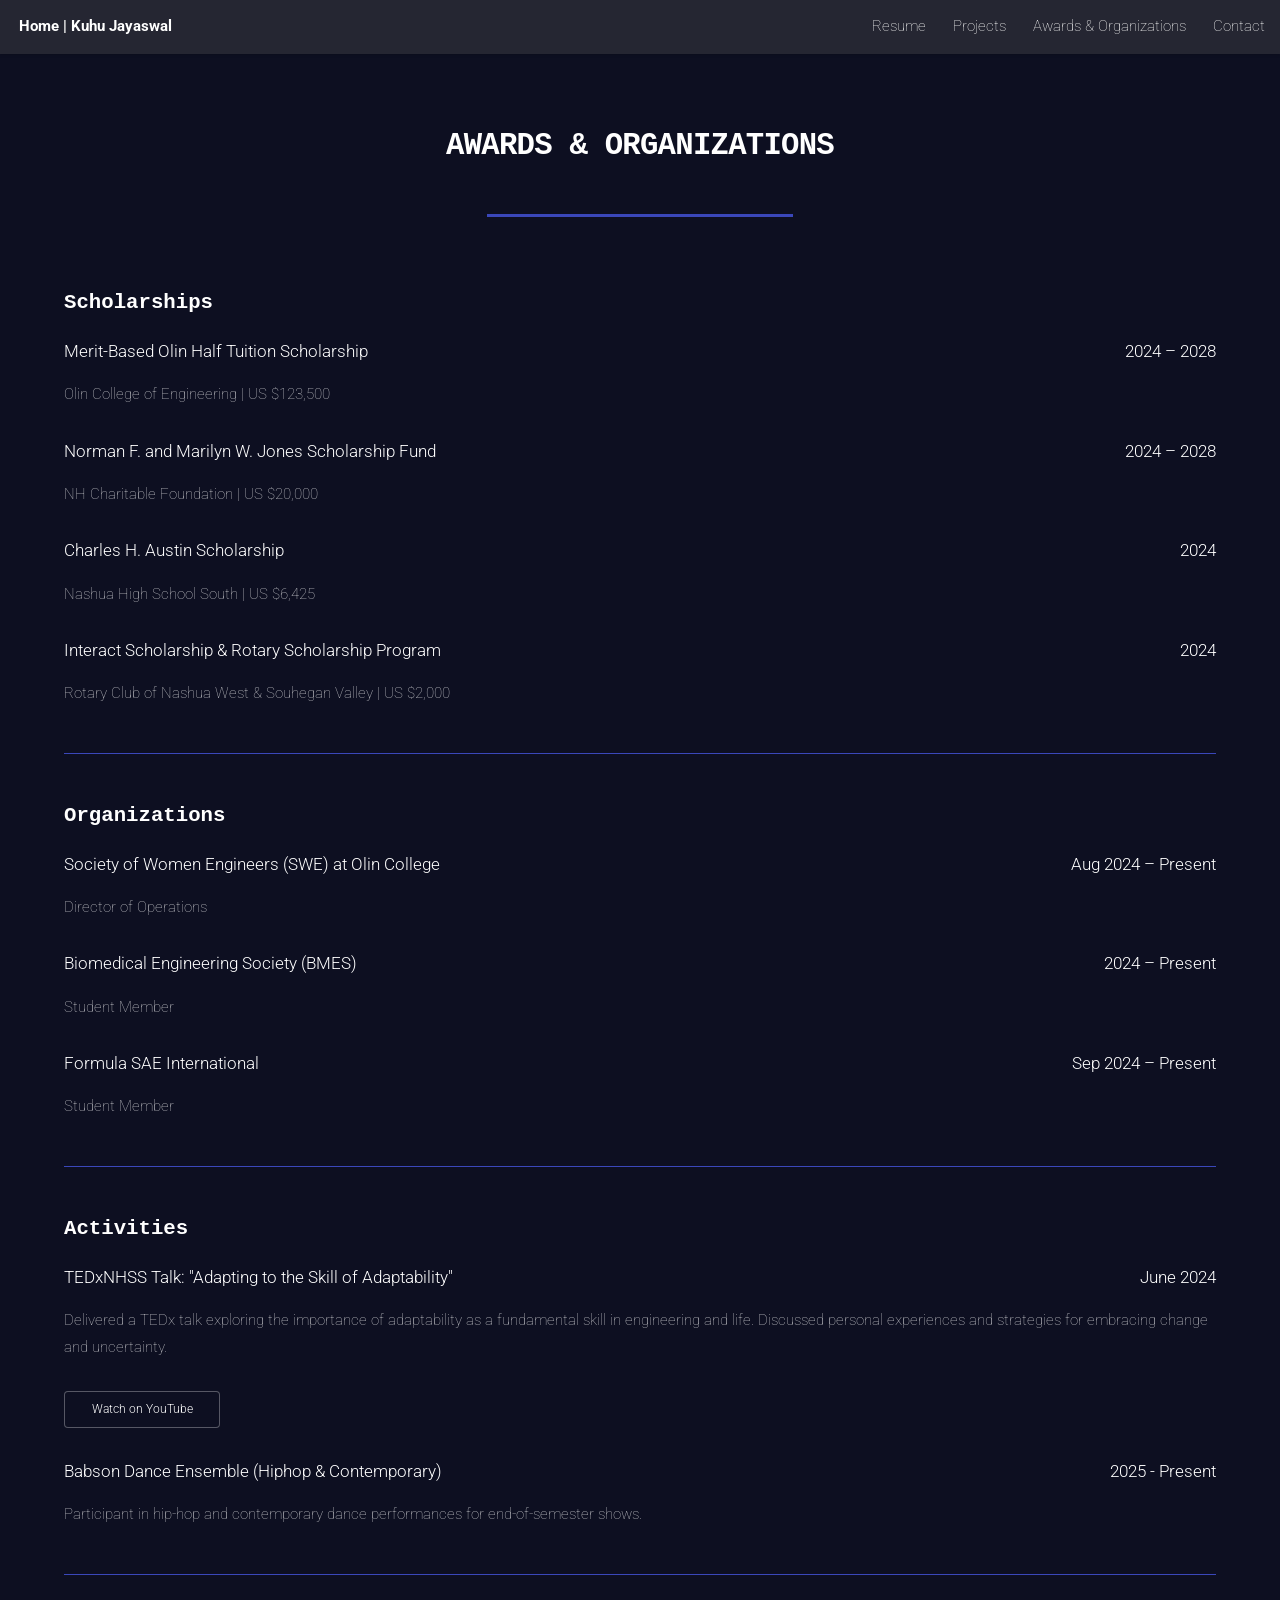
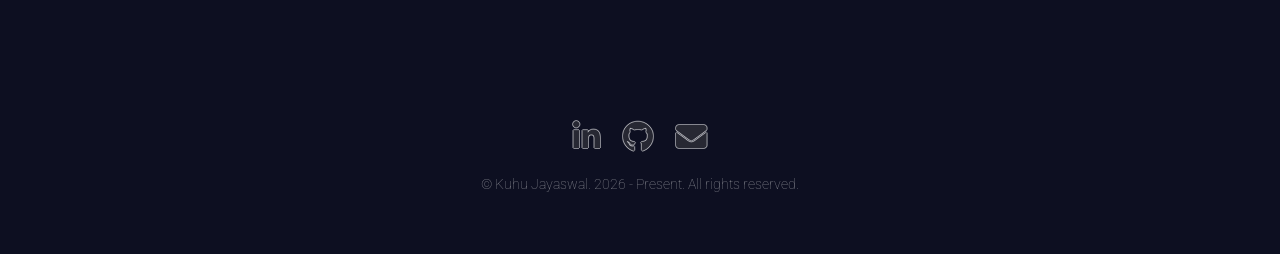
==== commit 3d0cad60: "Update awards.html" ====
--- a/awards.html
+++ b/awards.html
@@ -40,9 +40,8 @@
                 <ul>
                     <li><a href="resume.html">Resume</a></li>
                     <li><a href="projects.html">Projects</a></li>
-                    <li><a href="research.html">Research</a></li>
                     <li><a href="awards.html">Awards & Organizations</a></li>
-                    <li><a href="index.html#footer">Contact</a></li>
+                    <li><a href="contact.html">Contact</a></li>
                 </ul>
             </nav>
         </header>
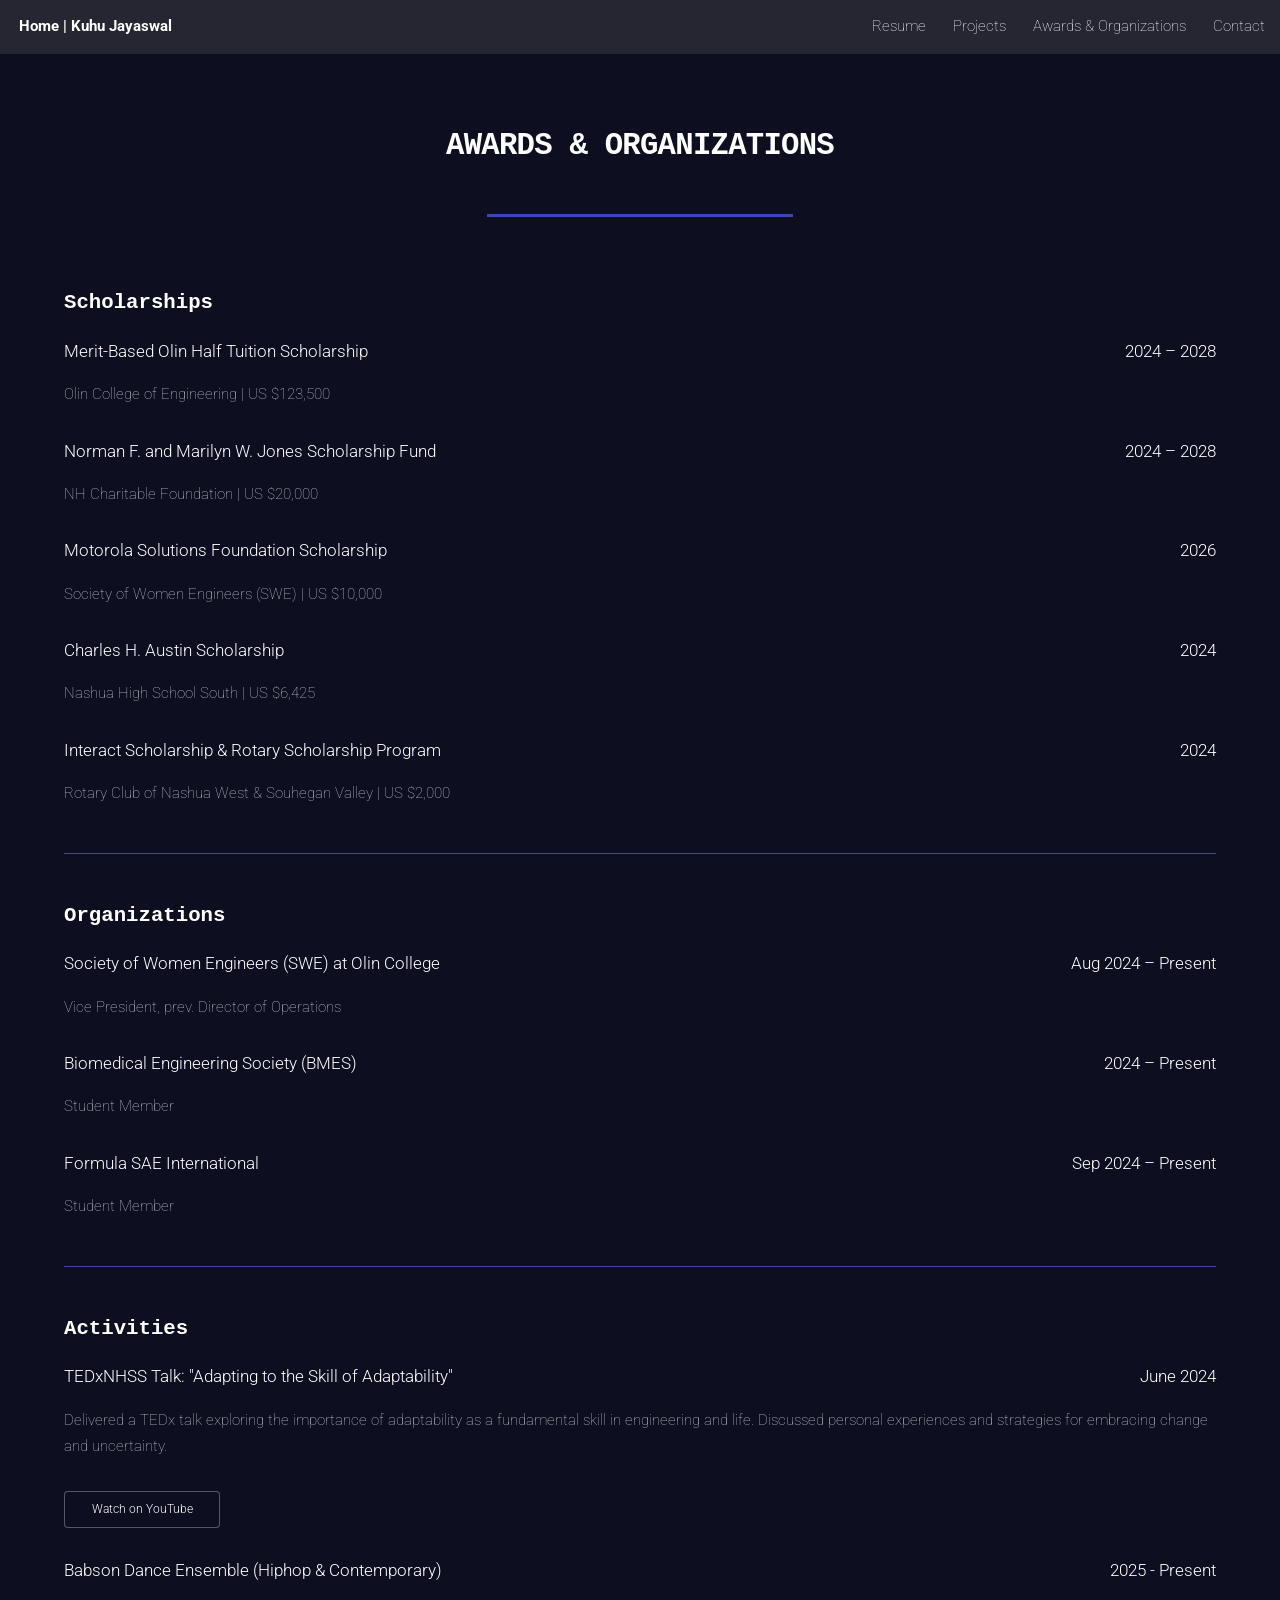
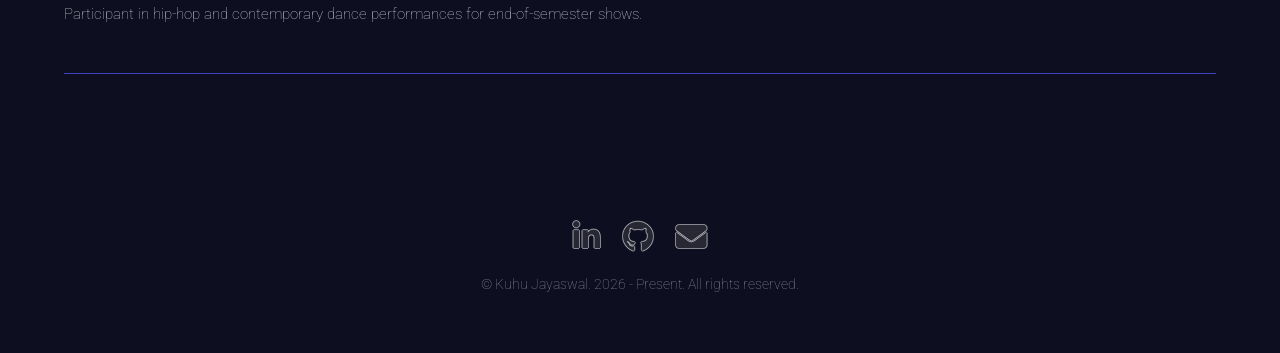
==== commit fb52db00: "updated as off summer26" ====
--- a/awards.html
+++ b/awards.html
@@ -62,6 +62,9 @@
                     
                     <h4>Norman F. and Marilyn W. Jones Scholarship Fund <span style="float:right;">2024 – 2028</span></h4>
                     <p>NH Charitable Foundation | US $20,000</p>
+
+                    <h4>Motorola Solutions Foundation Scholarship <span style="float:right;">2026</span></h4>
+                    <p>Society of Women Engineers (SWE) | US $10,000</p>
                     
                     <h4>Charles H. Austin Scholarship <span style="float:right;">2024</span></h4>
                     <p>Nashua High School South | US $6,425</p>
@@ -77,7 +80,7 @@
                     <h3>Organizations</h3>
                     
                     <h4>Society of Women Engineers (SWE) at Olin College <span style="float:right;">Aug 2024 – Present</span></h4>
-                    <p>Director of Operations</p>
+                    <p>Vice President, prev. Director of Operations</p>
                 
                     <h4>Biomedical Engineering Society (BMES) <span style="float:right;">2024 – Present</span></h4>
                     <p>Student Member</p>
--- a/assets/css/main.css
+++ b/assets/css/main.css
@@ -4608,3 +4608,30 @@
         margin-left: 0 !important;
     }
 }
+
+/* ============================================
+   REMOVE OVERLAY FILTER FROM SPOTLIGHT IMAGES
+   ============================================ */
+
+/* Target the span elements with image class in spotlight sections */
+span.image.fit.main:before {
+    display: none !important;
+    background: none !important;
+}
+
+/* Also target by section ID */
+#resume span.image:before,
+#projects span.image:before,
+#awards span.image:before {
+    display: none !important;
+    background: none !important;
+}
+
+/* Broader override - remove overlay from ALL spotlight images */
+.spotlight span.image:before,
+.spotlight .image:before {
+    display: none !important;
+    background-image: none !important;
+    background: transparent !important;
+    opacity: 0 !important;
+}
